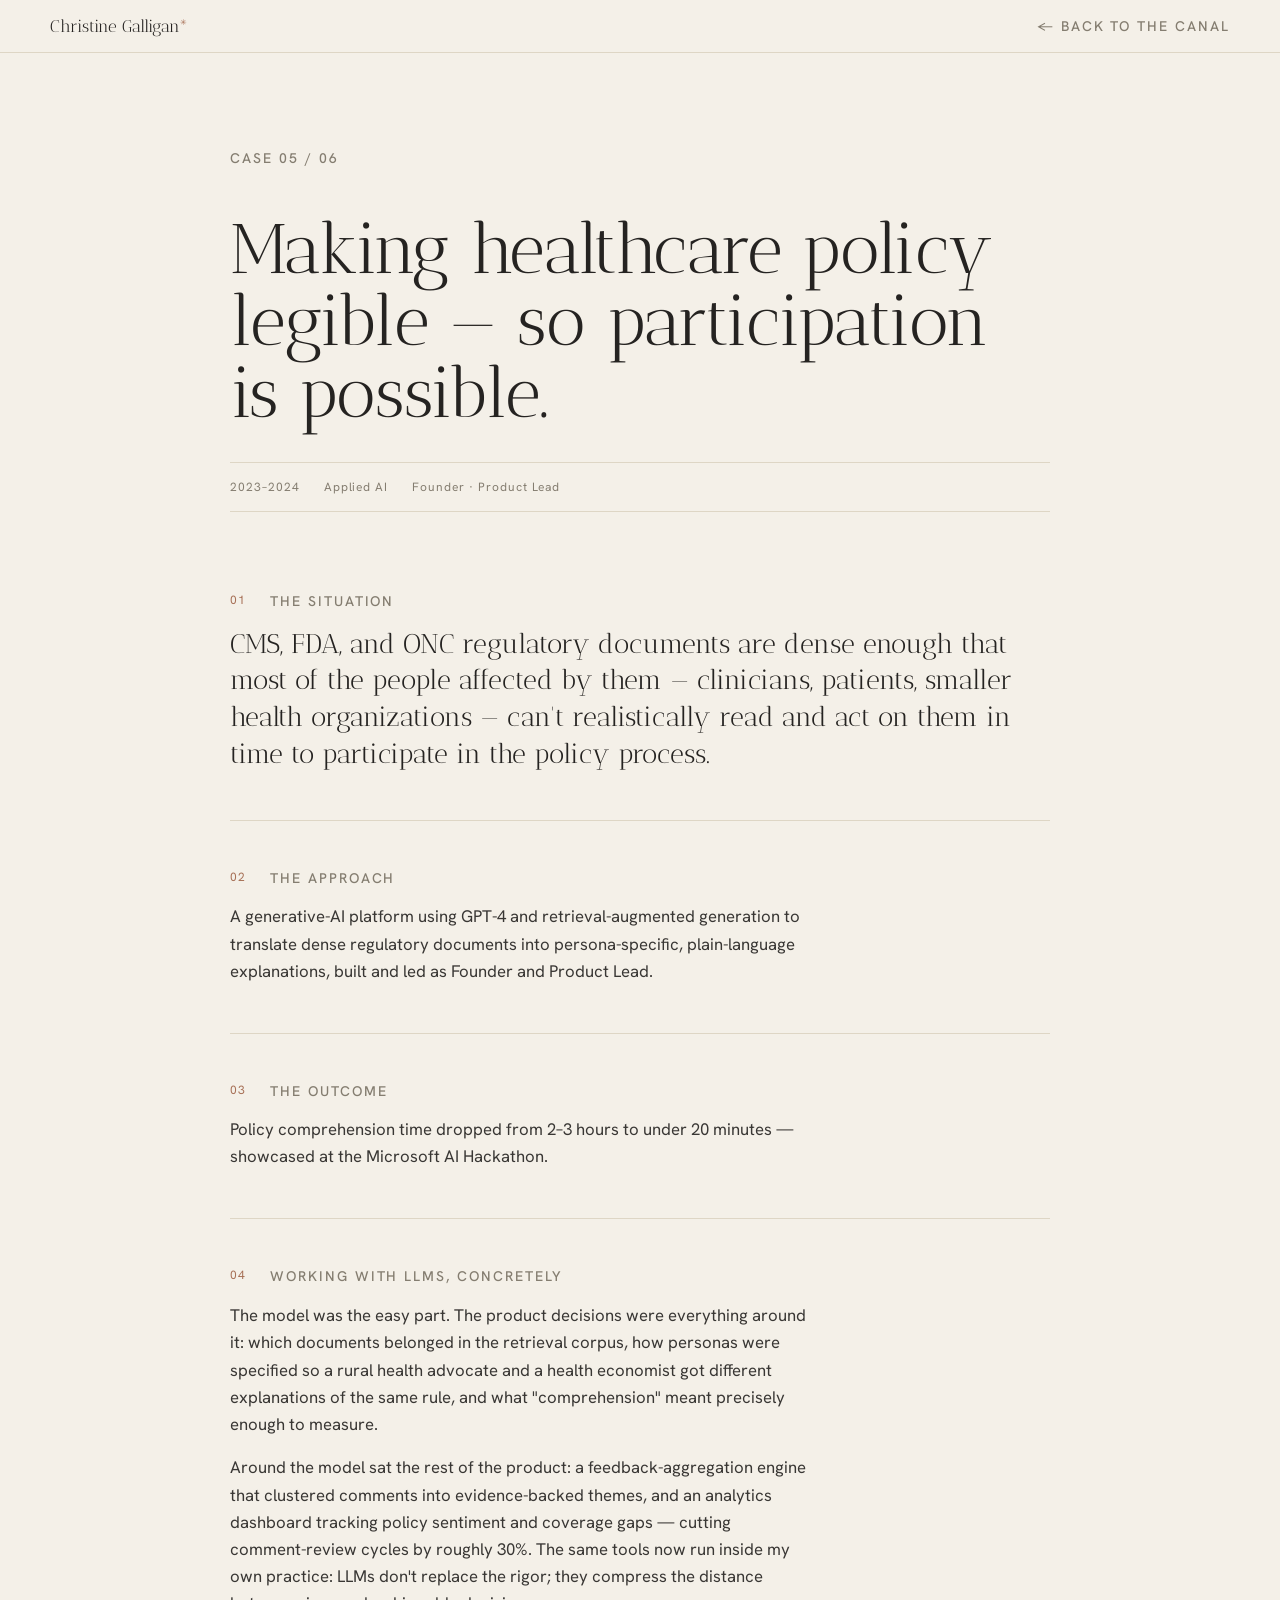
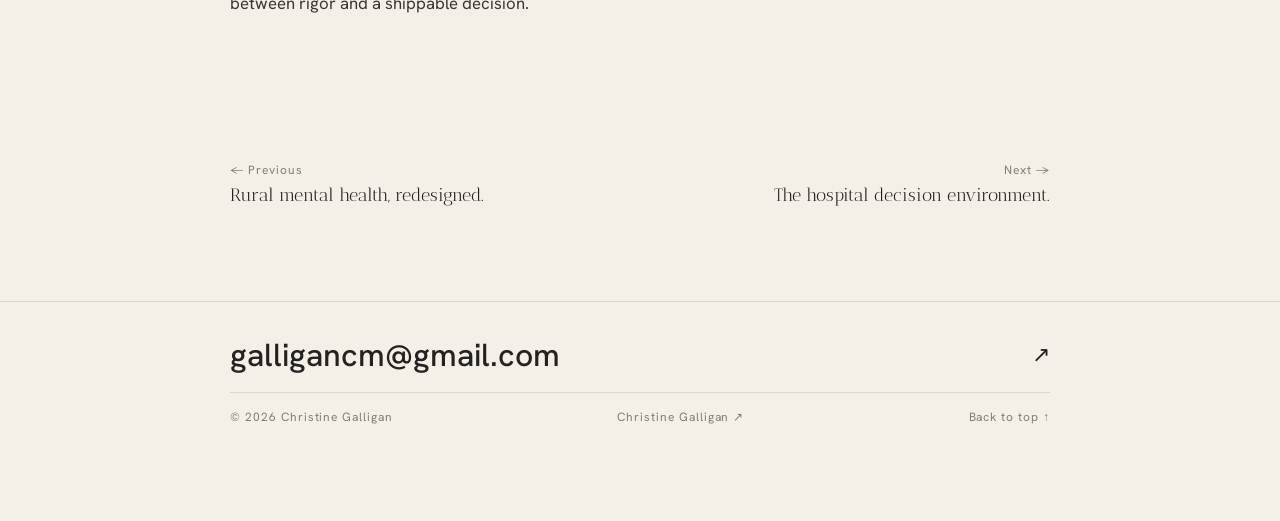
==== ai-policy-platform.html @ 6c02cc19 "Replace site with the Futures Worth Belonging To canal New home: a scroll-driven Venice canal with e" ====
<!DOCTYPE html>
<html>
<head>
<meta charset="utf-8">
<title>Making healthcare policy legible — so participation is possible. — Christine Galligan</title>
<meta name="description" content="Making healthcare policy legible — so participation is possible. — Christine Galligan">
<meta property="og:title" content="Making healthcare policy legible — so participation is possible. — Christine Galligan">
<meta property="og:description" content="Making healthcare policy legible — so participation is possible. — Christine Galligan">
<meta property="og:image" content="/img/gingham-laugh.jpg">
<meta name="twitter:card" content="summary_large_image">
<link rel="icon" href="/favicon.svg" type="image/svg+xml">
<meta name="viewport" content="width=device-width, initial-scale=1">
<script src="/support.js"></script>
</head>
<body>
<x-dc>

<helmet>
  <link rel="stylesheet" href="/_ds/somatag-design-system-26c624bf-910f-458b-b199-011631f2c2db/tokens/fonts.css">
  <link rel="stylesheet" href="/_ds/somatag-design-system-26c624bf-910f-458b-b199-011631f2c2db/tokens/colors.css">
  <link rel="stylesheet" href="/_ds/somatag-design-system-26c624bf-910f-458b-b199-011631f2c2db/tokens/typography.css">
  <link rel="stylesheet" href="/_ds/somatag-design-system-26c624bf-910f-458b-b199-011631f2c2db/tokens/spacing.css">
  <link rel="stylesheet" href="/_ds/somatag-design-system-26c624bf-910f-458b-b199-011631f2c2db/styles.css">
  <script src="/_ds/somatag-design-system-26c624bf-910f-458b-b199-011631f2c2db/_ds_bundle.js"></script>
  
  <title>Making healthcare policy legible — so participation is possible. — Christine Galligan</title>
  <style>
    body{background:var(--paper);color:var(--ink);font-family:var(--font-sans);-webkit-font-smoothing:antialiased}
    a{color:var(--text-link);text-decoration:none}
    a:hover{color:var(--text-link-hover)}
  </style>
</helmet>

<div id="top">
<nav style="position:sticky;top:0;z-index:20;background:rgba(244,240,232,0.9);backdrop-filter:blur(6px);border-bottom:1px solid var(--border-hairline)">
  <div style="max-width:var(--content-max);margin:0 auto;padding:var(--space-4) var(--space-6);display:flex;justify-content:space-between;align-items:center">
    <a href="/" style="font-family:var(--font-display);font-size:1.05rem">Christine Galligan<sup style="font-family:var(--font-sans);font-size:.5rem;color:var(--clay)">✳</sup></a>
    <a class="ds-nav" href="/#voyage" style="color:var(--ink-faint)">← Back to the canal</a>
  </div>
</nav>

<div style="max-width:820px;margin:0 auto;padding:0 var(--space-6)">
  <header style="padding:var(--space-9) 0 var(--space-6)">
    <div class="ds-nav" style="color:var(--ink-faint);margin-bottom:var(--space-6)">Case 05 / 06</div>
    <h1 style="font-family:var(--font-display);font-weight:400;font-size:clamp(2.4rem,6.5vw,4.4rem);line-height:1.02;letter-spacing:var(--ls-display);margin-bottom:var(--space-6)">Making healthcare policy legible — so participation is possible.</h1>
    <div style="display:flex;gap:var(--space-5);flex-wrap:wrap;border-top:1px solid var(--border-hairline);border-bottom:1px solid var(--border-hairline);padding:var(--space-4) 0">
      <span class="ds-caption">2023–2024</span><span class="ds-caption">Applied AI</span><span class="ds-caption">Founder · Product Lead</span>
    </div>
  </header>
  

  <section style="padding:var(--space-7) 0;border-bottom:1px solid var(--border-hairline)">
    <div style="display:flex;gap:var(--space-5);margin-bottom:var(--space-4)"><span class="ds-caption" style="color:var(--clay)">01</span><span class="ds-nav" style="color:var(--ink-faint)">The Situation</span></div>
    <p style="font-family:var(--font-display);font-size:clamp(1.3rem,2.6vw,1.7rem);line-height:1.35;max-width:64ch;margin:0">CMS, FDA, and ONC regulatory documents are dense enough that most of the people affected by them — clinicians, patients, smaller health organizations — can't realistically read and act on them in time to participate in the policy process.</p>
  </section>

  <section style="padding:var(--space-7) 0;border-bottom:1px solid var(--border-hairline)">
    <div style="display:flex;gap:var(--space-5);margin-bottom:var(--space-4)"><span class="ds-caption" style="color:var(--clay)">02</span><span class="ds-nav" style="color:var(--ink-faint)">The Approach</span></div>
    <p style="font-size:1.05rem;opacity:.9;max-width:64ch;margin:0">A generative-AI platform using GPT-4 and retrieval-augmented generation to translate dense regulatory documents into persona-specific, plain-language explanations, built and led as Founder and Product Lead.</p>
  </section>

  <section style="padding:var(--space-7) 0;border-bottom:1px solid var(--border-hairline)">
    <div style="display:flex;gap:var(--space-5);margin-bottom:var(--space-4)"><span class="ds-caption" style="color:var(--clay)">03</span><span class="ds-nav" style="color:var(--ink-faint)">The Outcome</span></div>
    <p style="font-size:1.05rem;opacity:.9;max-width:64ch;margin:0">Policy comprehension time dropped from 2–3 hours to under 20 minutes — showcased at the Microsoft AI Hackathon.</p>
  </section>

  <section style="padding:var(--space-7) 0">
    <div style="display:flex;gap:var(--space-5);margin-bottom:var(--space-4)"><span class="ds-caption" style="color:var(--clay)">04</span><span class="ds-nav" style="color:var(--ink-faint)">Working With LLMs, Concretely</span></div>
    <p style="font-size:1.05rem;opacity:.9;max-width:64ch;margin-bottom:var(--space-4)">The model was the easy part. The product decisions were everything around it: which documents belonged in the retrieval corpus, how personas were specified so a rural health advocate and a health economist got different explanations of the same rule, and what "comprehension" meant precisely enough to measure.</p>
    <p style="font-size:1.05rem;opacity:.9;max-width:64ch;margin:0">Around the model sat the rest of the product: a feedback-aggregation engine that clustered comments into evidence-backed themes, and an analytics dashboard tracking policy sentiment and coverage gaps — cutting comment-review cycles by roughly 30%. The same tools now run inside my own practice: LLMs don't replace the rigor; they compress the distance between rigor and a shippable decision.</p>
  </section>

  <div style="display:flex;justify-content:space-between;gap:var(--space-5);padding:var(--space-9) 0">
    <a href="/novant-health-rural" style="max-width:46%"><div class="ds-caption" style="margin-bottom:.4rem">← Previous</div><div style="font-family:var(--font-display);font-size:1.1rem">Rural mental health, redesigned.</div></a>
    <a href="/healthcare-control-center" style="max-width:46%;text-align:right"><div class="ds-caption" style="margin-bottom:.4rem">Next →</div><div style="font-family:var(--font-display);font-size:1.1rem">The hospital decision environment.</div></a>
  </div>
</div>

<footer style="border-top:1px solid var(--border-hairline);padding:var(--space-6) 0 var(--space-9)">
  <div style="max-width:820px;margin:0 auto;padding:0 var(--space-6)">
    <a href="mailto:galligancm@gmail.com" style="display:flex;justify-content:space-between;align-items:center;border-bottom:1px solid var(--border-hairline);padding-bottom:var(--space-4);margin-bottom:var(--space-4)">
      <span style="font-family:var(--font-sans);font-weight:500;font-size:clamp(1.3rem,3.5vw,2rem)">galligancm@gmail.com</span><span style="font-size:1.4rem">↗</span>
    </a>
    <div style="display:flex;justify-content:space-between;flex-wrap:wrap;gap:var(--space-4)">
      <span class="ds-caption">© 2026 Christine Galligan</span>
      <a class="ds-caption" href="/">Christine Galligan ↗</a>
      <a class="ds-caption" href="/#top">Back to top ↑</a>
    </div>
  </div>
</footer>
</div>

</x-dc>
</body>
</html>
---- _ds/somatag-design-system-26c624bf-910f-458b-b199-011631f2c2db/tokens/fonts.css ----
/* ============================================================
   FONTS
   Antic Didone — display serif (Headline 1 & 2). Real, on Google Fonts.
   Hanken Grotesk — SUBSTITUTE for the commercial "TT Norms" used in the
   brand spec (Headline 3, paragraph, nav/buttons, caption). A warm
   geometric-humanist grotesque, the nearest free match. Swap in the
   licensed TT Norms .woff2 files here when available.
   ============================================================ */

@import url('https://fonts.googleapis.com/css2?family=Antic+Didone&family=Hanken+Grotesk:ital,wght@0,300;0,400;0,500;0,600;0,700;1,400&display=swap');
---- _ds/somatag-design-system-26c624bf-910f-458b-b199-011631f2c2db/tokens/colors.css ----
/* ============================================================
   COLOR
   A warm, archival earth palette — paper, ink, sage, clay, gold.
   Drawn from field-notebook photography: linen, ceramic, pressed
   botanicals, brushed gold pendant, olive shade.
   ============================================================ */

:root {
  /* --- Base: paper & ink ------------------------------------ */
  --paper:            #F4F0E8;  /* primary background — warm bone */
  --paper-raised:     #EFEADF;  /* faintly lifted surface */
  --paper-sunk:       #E7E0D2;  /* recessed wells, hovered rows */
  --paper-edge:       #DED6C5;  /* hairline borders on paper */

  --ink:              #252321;  /* primary text — near-black umber */
  --ink-soft:         #57524A;  /* secondary text */
  --ink-faint:        #847D70;  /* captions, metadata */
  --ink-ghost:        #ABA496;  /* disabled, placeholder */

  /* --- Accents --------------------------------------------- */
  --sage:             #7A7B5E;  /* accent line, quiet olive */
  --sage-deep:        #5E5F47;  /* pressed / strong sage */
  --sage-wash:        #E3E1D4;  /* sage tint surface */

  --clay:             #A66F55;  /* link hover, warm terracotta */
  --clay-deep:        #8A5A43;  /* pressed clay */
  --clay-wash:        #EFE2D7;  /* clay tint surface */

  --gold:             #A8854E;  /* pendant brass / metallic accent */
  --gold-soft:        #C2A878;  /* lighter gold for fine rules */

  /* --- Stone neutrals (imagery greys, dividers) ------------- */
  --stone:            #9B948A;
  --stone-light:      #C5BEB1;

  /* --- Signal (used sparingly — the product detects "cues") - */
  --signal:           #7A7B5E;  /* steady / grounded = sage */
  --signal-rising:    #A66F55;  /* activation rising = clay */
  --signal-high:      #8A5A43;  /* peak / overwhelm = deep clay */

  /* ============================================================
     SEMANTIC ALIASES — reference these in components
     ============================================================ */
  --bg-page:          var(--paper);
  --bg-raised:        var(--paper-raised);
  --bg-sunk:          var(--paper-sunk);
  --surface-card:     #FBF8F2;
  --surface-inverse:  var(--ink);

  --text-primary:     var(--ink);
  --text-secondary:   var(--ink-soft);
  --text-caption:     var(--ink-faint);
  --text-disabled:    var(--ink-ghost);
  --text-inverse:     var(--paper);
  --text-link:        var(--ink);
  --text-link-hover:  var(--clay);

  --border-hairline:  var(--paper-edge);
  --border-strong:    var(--ink);
  --rule-accent:      var(--sage);

  --btn-fill:         var(--ink);
  --btn-fill-text:    var(--paper);
  --btn-fill-hover:   #322F2B;
  --btn-fill-press:   #1A1816;

  --focus-ring:       var(--sage-deep);
}
---- _ds/somatag-design-system-26c624bf-910f-458b-b199-011631f2c2db/tokens/typography.css ----
/* ============================================================
   TYPOGRAPHY
   Antic Didone — Headline 1 & 2 (editorial display serif)
   Hanken Grotesk — Headline 3, paragraph, nav/buttons, caption
                    (substitute for commercial TT Norms)
   Nav & buttons: letter-spaced uppercase. Captions: small, tracked.
   ============================================================ */

:root {
  /* --- Families ------------------------------------------- */
  --font-display: "Antic Didone", "Times New Roman", Georgia, serif;
  --font-sans:    "Hanken Grotesk", "Helvetica Neue", Arial, sans-serif;
  /* alias kept for clarity — TT Norms maps to the sans above */
  --font-tt-norms: var(--font-sans);

  /* --- Weights --------------------------------------------- */
  --fw-regular: 400;   /* @kind font */
  --fw-medium:  500;   /* @kind font */
  --fw-semibold: 600;  /* @kind font */

  /* --- Type scale (rem; 1rem = 16px) ---------------------- */
  --fs-display: 4.5rem;   /* 72px — hero H1 */
  --fs-h1:      3.25rem;  /* 52px */
  --fs-h2:      2.25rem;  /* 36px */
  --fs-h3:      1.375rem; /* 22px — TT Norms Medium */
  --fs-lg:      1.1875rem;/* 19px — lead paragraph */
  --fs-body:    1rem;     /* 16px */
  --fs-sm:      0.875rem; /* 14px */
  --fs-caption: 0.75rem;  /* 12px */
  --fs-micro:   0.6875rem;/* 11px — eyebrow / overline */

  /* --- Line heights --------------------------------------- */
  --lh-tight:   1.06;   /* @kind font */
  --lh-snug:    1.22;   /* @kind font */
  --lh-body:    1.62;   /* @kind font */
  --lh-relaxed: 1.75;   /* @kind font */

  /* --- Tracking ------------------------------------------- */
  --ls-display: -0.01em;
  --ls-tight:   -0.005em;
  --ls-normal:  0;        /* @kind font */
  --ls-nav:     0.14em;   /* nav / buttons — letter-spaced */
  --ls-caption: 0.08em;   /* captions — tracked */
  --ls-eyebrow: 0.22em;   /* overline / eyebrow — widest */
}

/* ============================================================
   ELEMENT DEFAULTS
   ============================================================ */
.ds-h1, h1 {
  font-family: var(--font-display);
  font-weight: var(--fw-regular);
  font-size: var(--fs-h1);
  line-height: var(--lh-tight);
  letter-spacing: var(--ls-display);
  color: var(--text-primary);
}
.ds-h2, h2 {
  font-family: var(--font-display);
  font-weight: var(--fw-regular);
  font-size: var(--fs-h2);
  line-height: var(--lh-snug);
  letter-spacing: var(--ls-tight);
  color: var(--text-primary);
}
.ds-h3, h3 {
  font-family: var(--font-sans);
  font-weight: var(--fw-medium);
  font-size: var(--fs-h3);
  line-height: var(--lh-snug);
  letter-spacing: var(--ls-normal);
  color: var(--text-primary);
}
.ds-body, p {
  font-family: var(--font-sans);
  font-weight: var(--fw-regular);
  font-size: var(--fs-body);
  line-height: var(--lh-body);
  color: var(--text-primary);
}
.ds-lead {
  font-family: var(--font-sans);
  font-weight: var(--fw-regular);
  font-size: var(--fs-lg);
  line-height: var(--lh-relaxed);
  color: var(--text-secondary);
}
.ds-nav {
  font-family: var(--font-sans);
  font-weight: var(--fw-medium);
  font-size: var(--fs-sm);
  letter-spacing: var(--ls-nav);
  text-transform: uppercase;
}
.ds-caption {
  font-family: var(--font-sans);
  font-weight: var(--fw-regular);
  font-size: var(--fs-caption);
  letter-spacing: var(--ls-caption);
  color: var(--text-caption);
}
.ds-eyebrow {
  font-family: var(--font-sans);
  font-weight: var(--fw-medium);
  font-size: var(--fs-micro);
  letter-spacing: var(--ls-eyebrow);
  text-transform: uppercase;
  color: var(--text-caption);
}
---- _ds/somatag-design-system-26c624bf-910f-458b-b199-011631f2c2db/tokens/spacing.css ----
/* ============================================================
   SPACING, RADII, SHADOW, LAYOUT
   Generous, quiet rhythm. Soft radii. Diffuse low shadows —
   objects rest on paper rather than float above it.
   ============================================================ */

:root {
  /* --- Spacing scale (4px base) --------------------------- */
  --space-0:   0;
  --space-1:   0.25rem;  /* 4 */
  --space-2:   0.5rem;   /* 8 */
  --space-3:   0.75rem;  /* 12 */
  --space-4:   1rem;     /* 16 */
  --space-5:   1.5rem;   /* 24 */
  --space-6:   2rem;     /* 32 */
  --space-7:   3rem;     /* 48 */
  --space-8:   4rem;     /* 64 */
  --space-9:   6rem;     /* 96 */
  --space-10:  8rem;     /* 128 */

  /* --- Radii — soft, never pill except chips -------------- */
  --radius-xs:  3px;
  --radius-sm:  6px;
  --radius-md:  10px;
  --radius-lg:  16px;
  --radius-xl:  24px;
  --radius-pill: 999px;

  /* --- Borders -------------------------------------------- */
  --border-thin: 1px solid var(--border-hairline);
  --border-ink:  1px solid var(--ink);
  --rule-thin:   1px solid var(--border-hairline);

  /* --- Shadows — low, warm, diffuse ----------------------- */
  --shadow-xs:  0 1px 2px rgba(37, 35, 33, 0.05);
  --shadow-sm:  0 2px 8px rgba(37, 35, 33, 0.06);
  --shadow-md:  0 6px 20px rgba(37, 35, 33, 0.08);
  --shadow-lg:  0 16px 44px rgba(37, 35, 33, 0.11);
  --shadow-inset: inset 0 1px 2px rgba(37, 35, 33, 0.06);

  /* --- Layout --------------------------------------------- */
  --content-max:   1180px;
  --measure:       66ch;     /* ideal reading width */
  --gutter:        var(--space-5);

  /* --- Motion — slow, settling, no bounce ----------------- */
  --ease-quiet:   cubic-bezier(0.22, 0.61, 0.36, 1);  /* @kind other */
  --ease-settle:  cubic-bezier(0.33, 0, 0.2, 1);      /* @kind other */
  --dur-fast:     140ms;  /* @kind other */
  --dur-base:     240ms;  /* @kind other */
  --dur-slow:     420ms;  /* @kind other */
}
---- _ds/somatag-design-system-26c624bf-910f-458b-b199-011631f2c2db/styles.css ----
/* ============================================================
   SOMATAG — global stylesheet entry point
   Consumers link this one file. Keep it as @import lines only.
   ============================================================ */

@import "tokens/fonts.css";
@import "tokens/colors.css";
@import "tokens/typography.css";
@import "tokens/spacing.css";
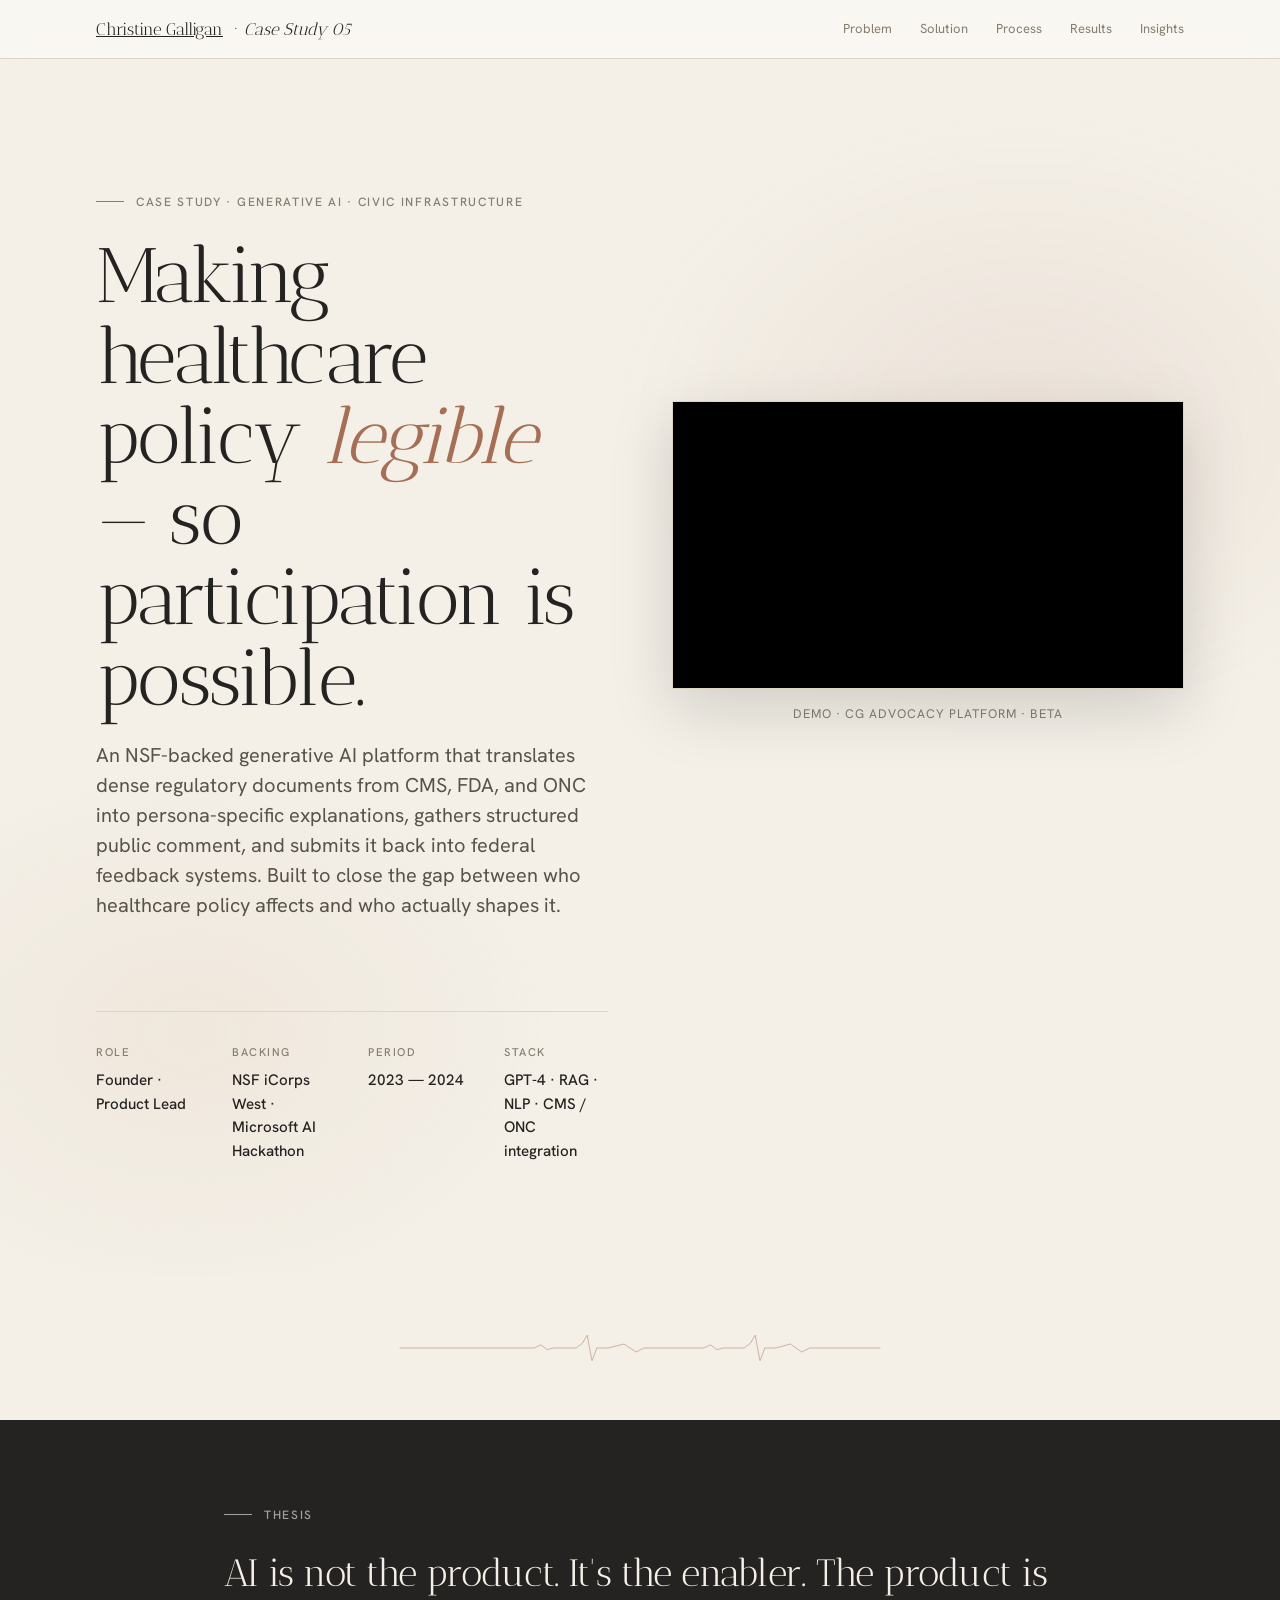
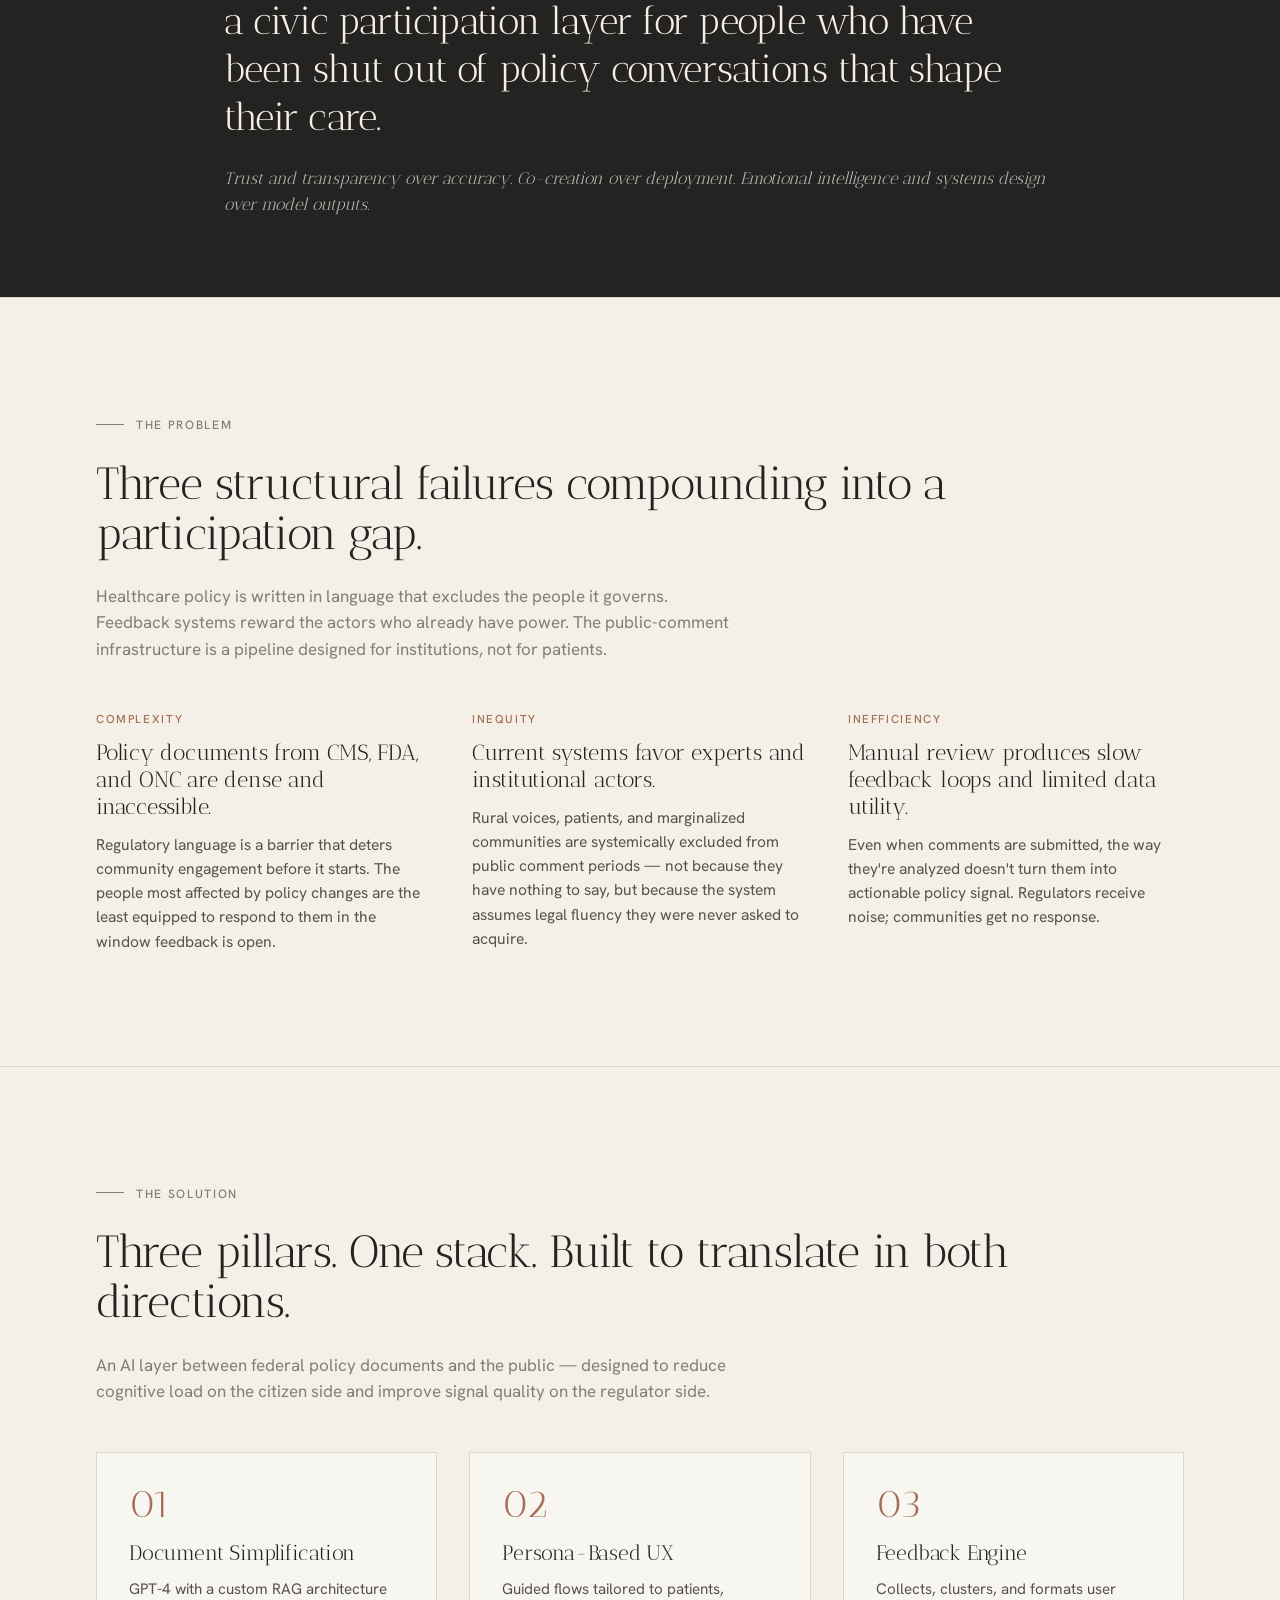
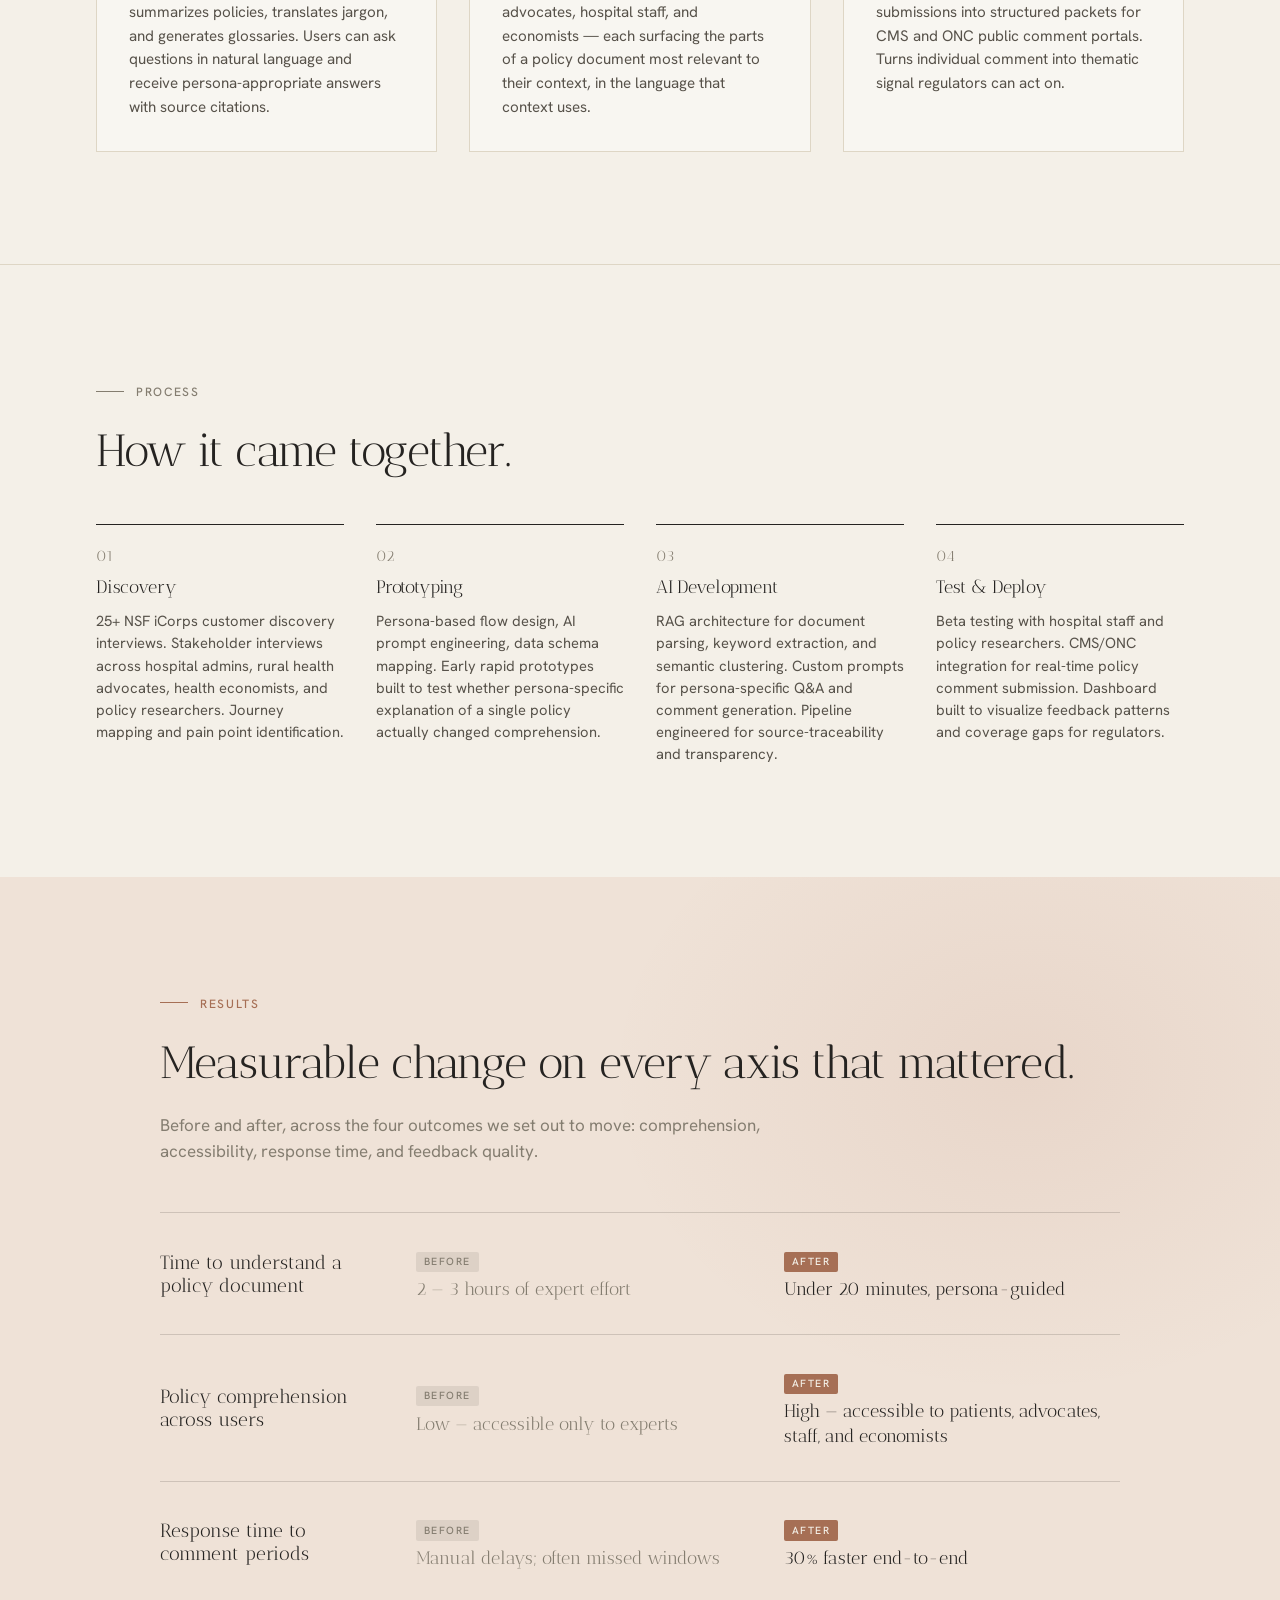
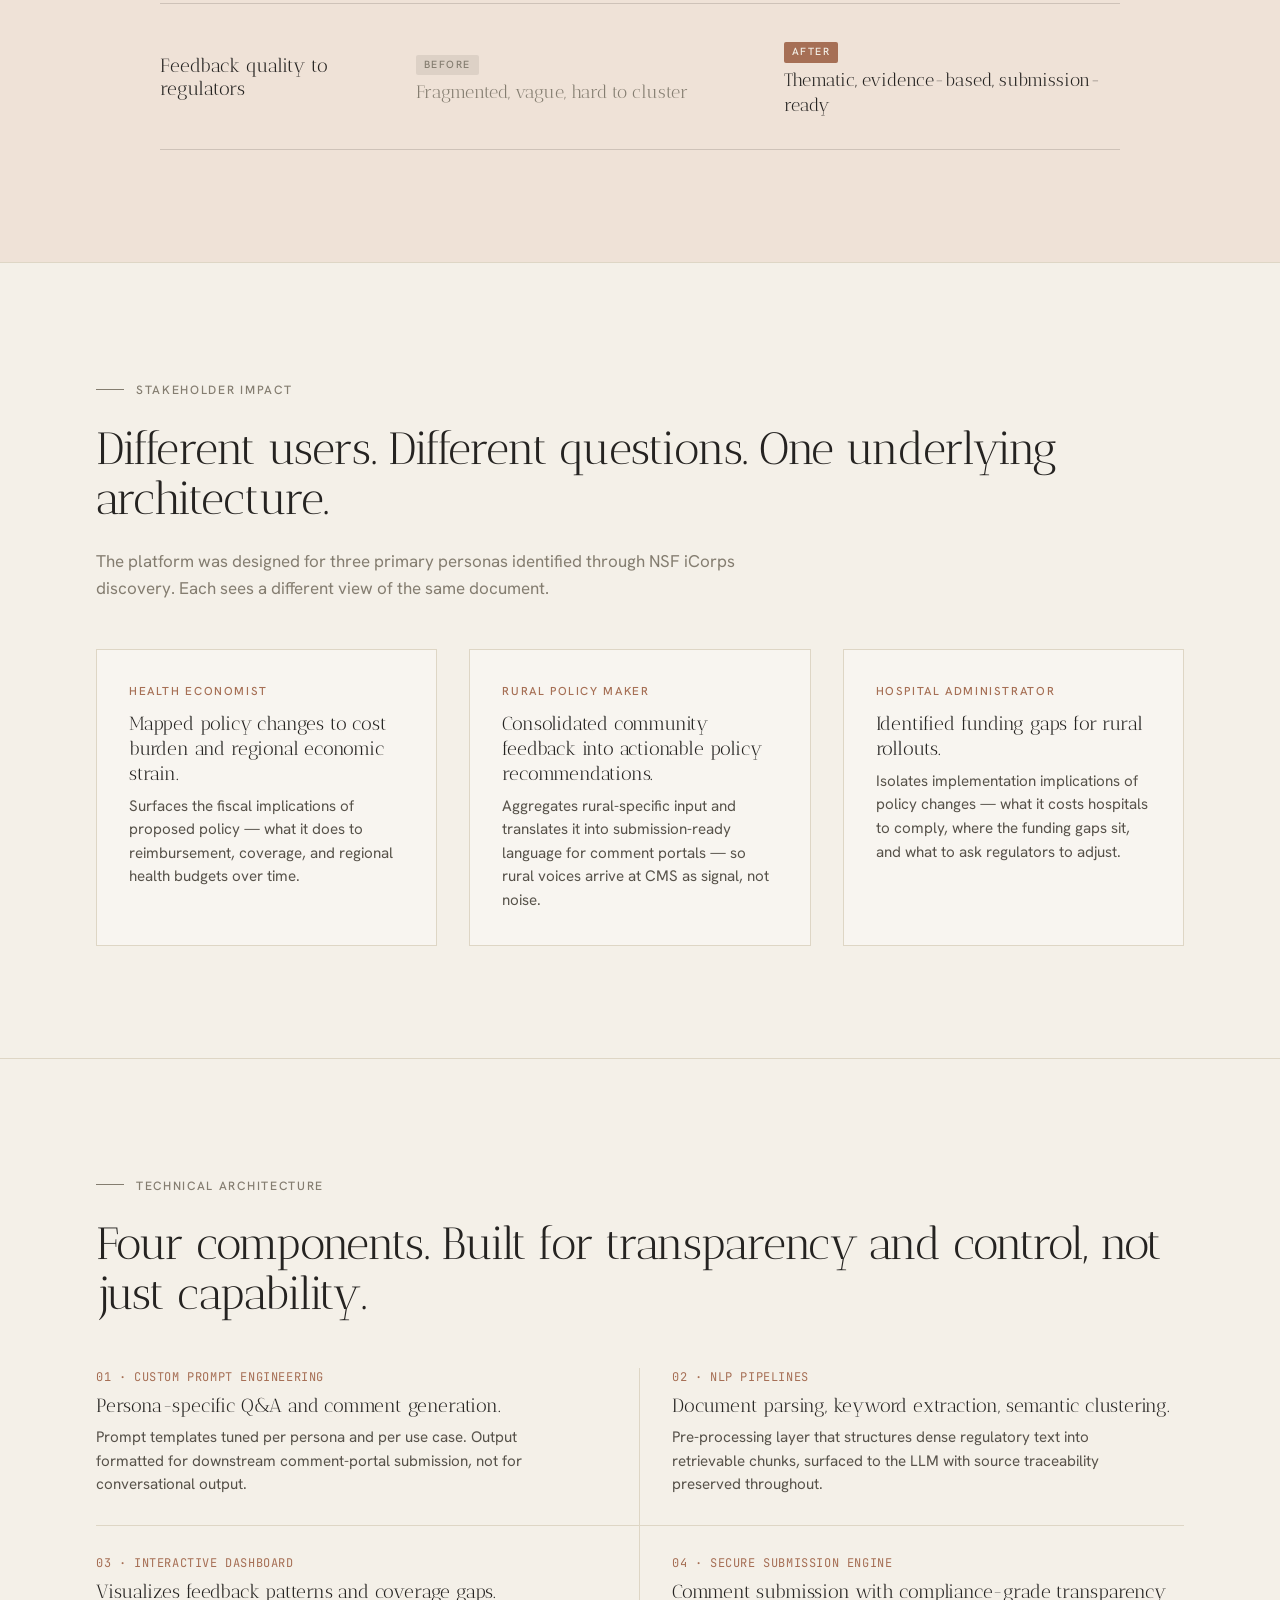
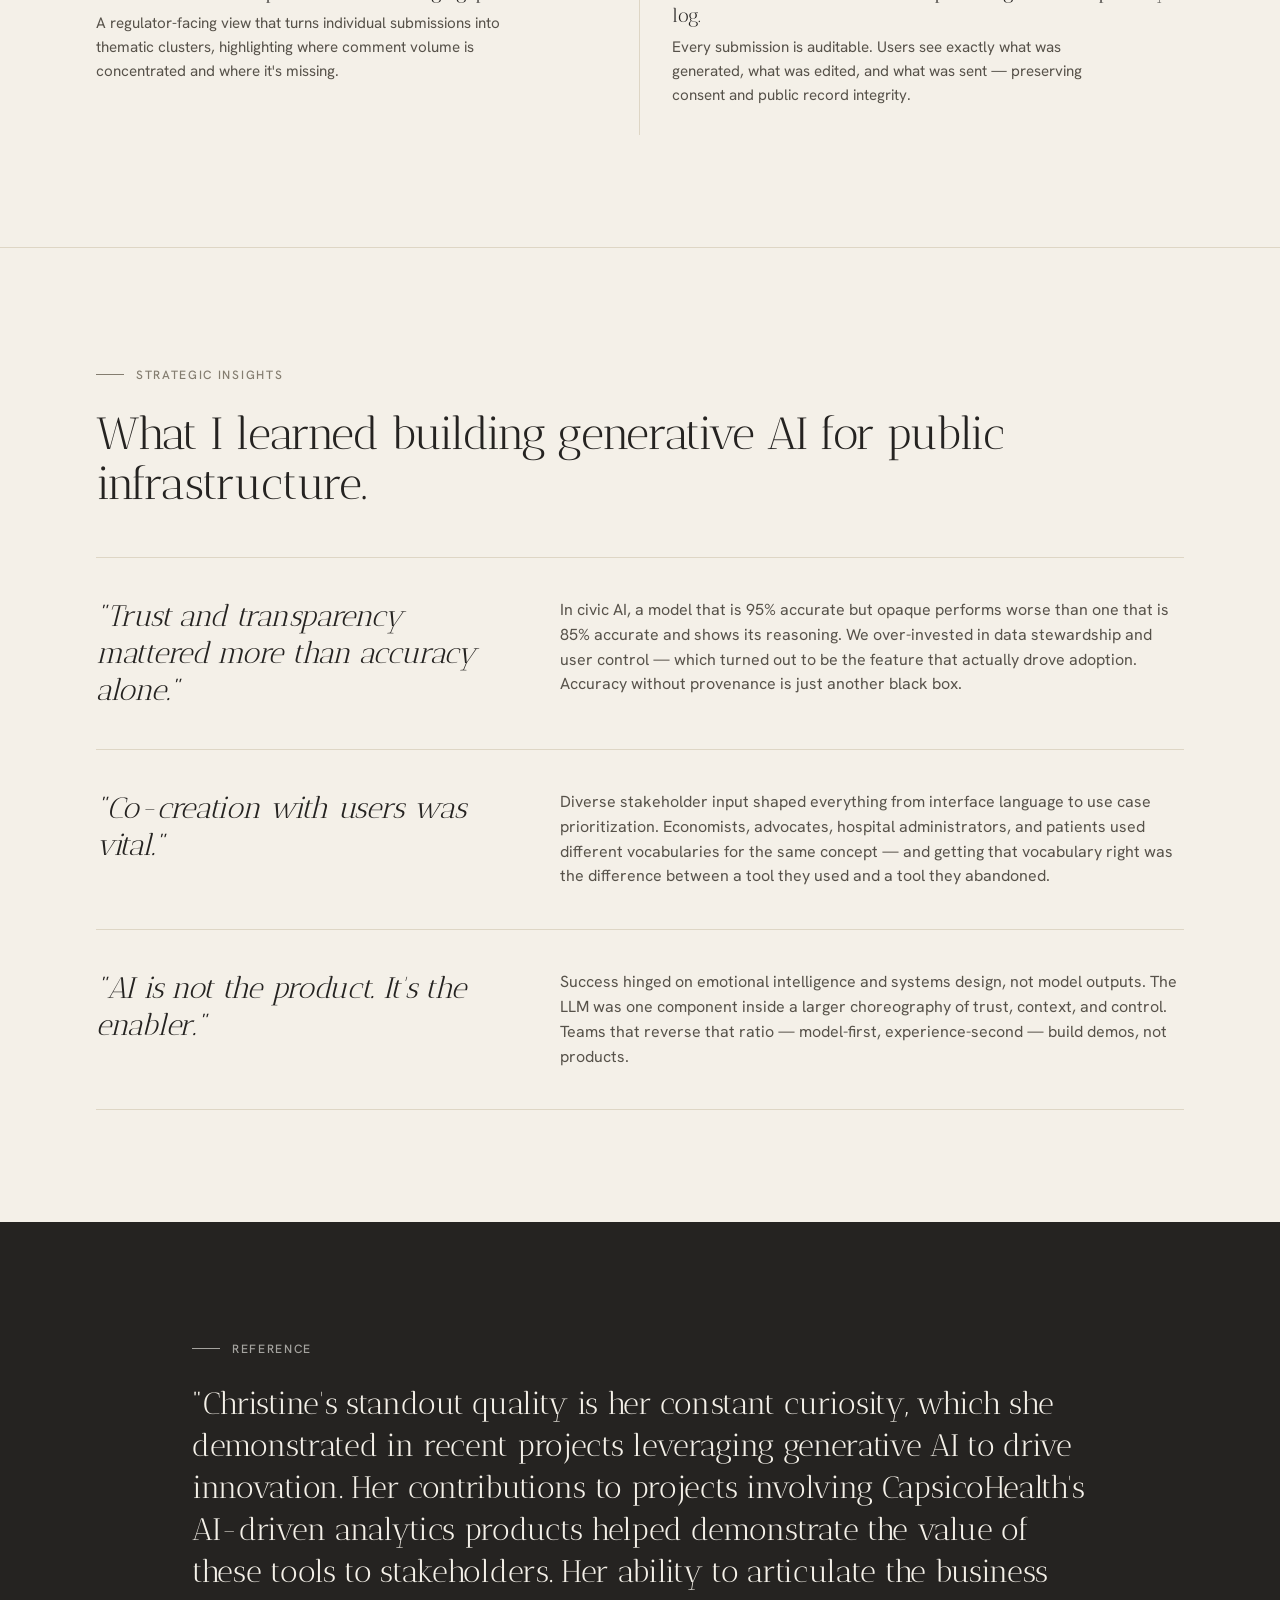
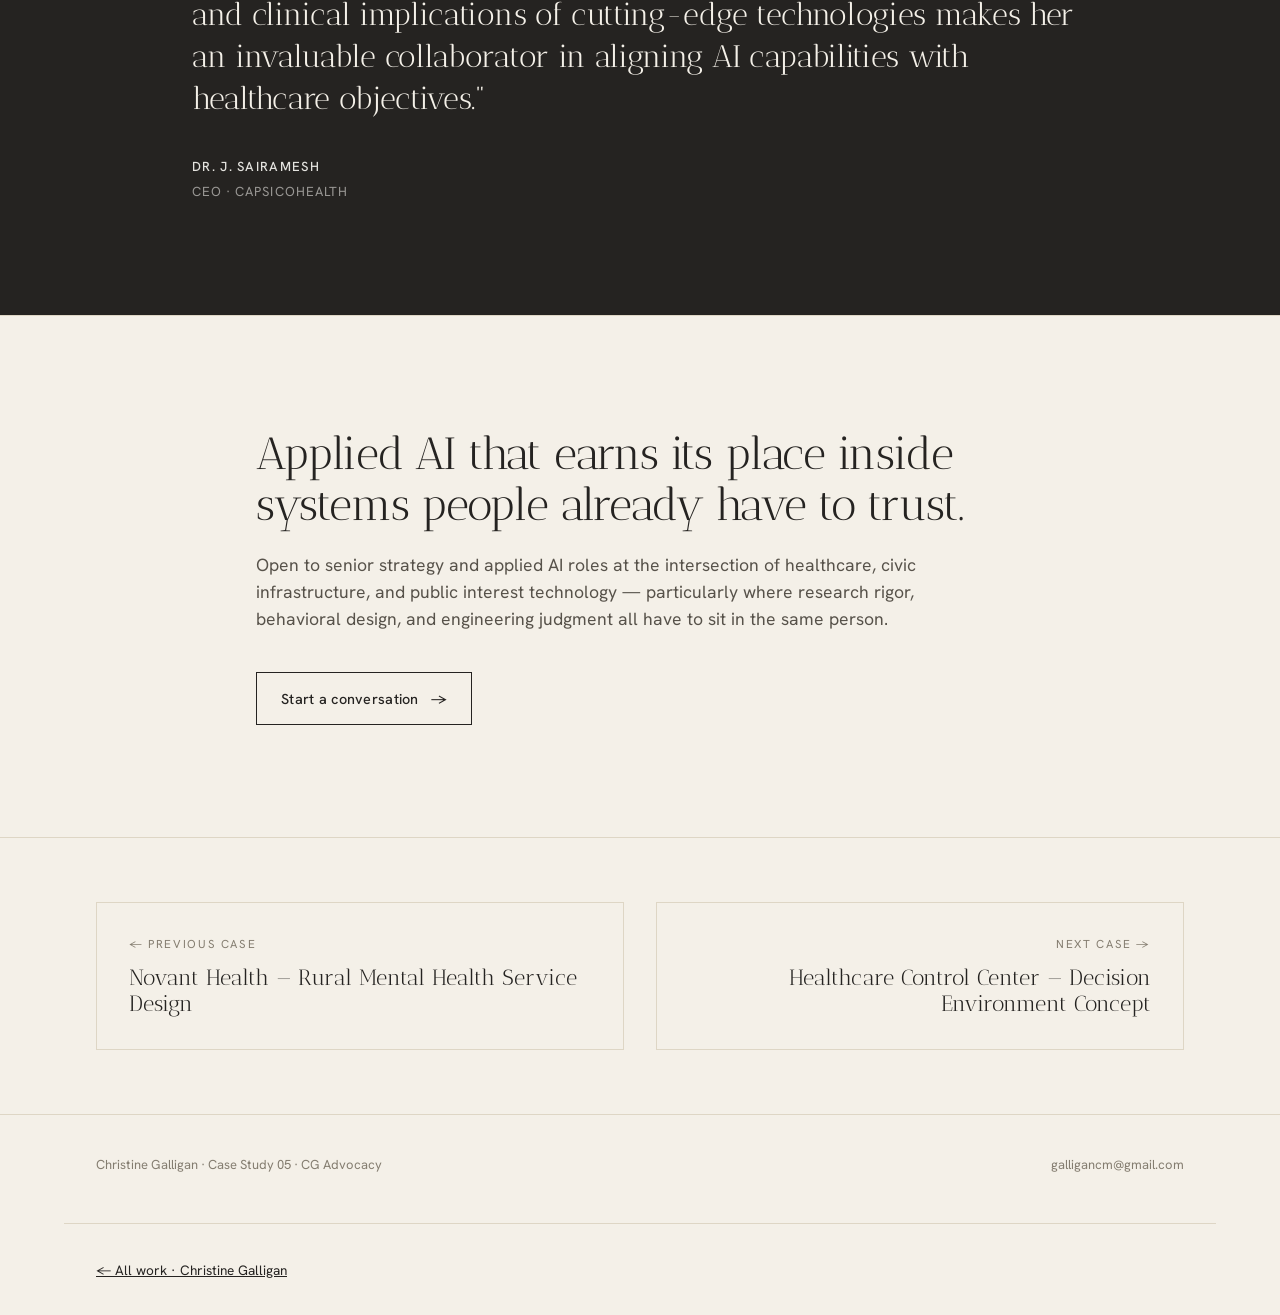
==== commit acea50aa: "Consolidate the Curious-by-design content into the canal site - Christine & Co.: four practices (res" ====
--- a/ai-policy-platform.html
+++ b/ai-policy-platform.html
@@ -1,95 +1,988 @@
-<!DOCTYPE html>
-<html>
+<!doctype html>
+<html lang="en">
 <head>
-<meta charset="utf-8">
-<title>Making healthcare policy legible — so participation is possible. — Christine Galligan</title>
-<meta name="description" content="Making healthcare policy legible — so participation is possible. — Christine Galligan">
-<meta property="og:title" content="Making healthcare policy legible — so participation is possible. — Christine Galligan">
-<meta property="og:description" content="Making healthcare policy legible — so participation is possible. — Christine Galligan">
-<meta property="og:image" content="/img/gingham-laugh.jpg">
-<meta name="twitter:card" content="summary_large_image">
-<link rel="icon" href="/favicon.svg" type="image/svg+xml">
-<meta name="viewport" content="width=device-width, initial-scale=1">
-<script src="/support.js"></script>
+<meta charset="utf-8" />
+<meta name="viewport" content="width=device-width, initial-scale=1" />
+<title>Making healthcare policy legible — Christine Galligan</title>
+<meta name="description" content="An NSF-backed generative AI platform that translates dense healthcare regulatory documents into persona-specific explanations — closing the gap between who healthcare policy affects and who shapes it." />
+
+<link rel="preconnect" href="https://fonts.googleapis.com">
+<link rel="preconnect" href="https://fonts.gstatic.com" crossorigin>
+<link href="https://fonts.googleapis.com/css2?family=JetBrains+Mono:wght@400;500&display=swap" rel="stylesheet">
+
+<style>
+  :root{
+  /* --- Kutuhala locked system ------------------------------- */
+  --paper:#F4F0E8; --paper-raised:#EFEADF; --paper-sunk:#E7E0D2; --paper-edge:#DED6C5;
+  --ink-base:#252321; --ink-soft:#57524A; --ink-faint:#847D70; --ink-ghost:#ABA496;
+  --sage:#7A7B5E; --sage-deep:#5E5F47; --sage-wash:#E3E1D4;
+  --clay:#A66F55; --clay-deep:#8A5A43; --clay-wash:#EFE2D7;
+  --gold:#A8854E; --gold-soft:#C2A878; --gold-wash:#F1E8D8;
+  --stone:#9B948A; --stone-light:#C5BEB1;
+  --surface-card:#FBF8F2; --focus-ring:#5E5F47;
+  --font-display:"Antic Didone","Times New Roman",Georgia,serif;
+  --font-sans:"Hanken Grotesk","Helvetica Neue",Arial,sans-serif;
+  /* --- legacy aliases: existing rules resolve through these -- */
+  --bg:var(--paper);
+  --bg-2:var(--paper-raised);
+  --ink:var(--ink-base);
+  --ink-2:var(--ink-soft);
+  --muted:var(--ink-faint);
+  --rule:var(--paper-edge);
+  --accent:var(--clay);
+  --accent-soft:var(--clay-wash);
+  --amber:var(--gold-soft);
+  --amber-soft:var(--gold-wash);
+  --glow:var(--gold-soft);
+  --max:72rem; --text:40rem; --leading:1.6;
+}
+
+  * { box-sizing: border-box; }
+  html, body { margin: 0; padding: 0; }
+  html { scroll-behavior: smooth; }
+  body {
+    background: var(--bg);
+    color: var(--ink);
+    font-family: var(--font-sans);
+    font-size: 17px;
+    line-height: 1.55;
+    font-weight: 400;
+    -webkit-font-smoothing: antialiased;
+    -moz-osx-font-smoothing: grayscale;
+    text-rendering: optimizeLegibility;
+    overflow-x: hidden;
+  }
+
+  .wrap { max-width: var(--max); margin: 0 auto; padding: 0 2rem; }
+  .text { max-width: var(--text); }
+  section { padding: 7rem 0; border-top: 1px solid var(--rule); }
+  section:first-of-type { border-top: none; }
+  @media (max-width: 720px) { section { padding: 4.5rem 0; } .wrap { padding: 0 1.5rem; } }
+
+  .display, h1, h2, h3 {
+    font-family: var(--font-display);
+    font-weight: 400;
+    letter-spacing: -0.01em;
+    color: var(--ink);
+  }
+  h1 { font-size: clamp(2.6rem, 6vw, 4.8rem); line-height: 1.05; margin: 0 0 1.25rem; letter-spacing: -0.025em; }
+  h2 { font-size: clamp(1.9rem, 3.6vw, 2.8rem); line-height: 1.12; margin: 0 0 1.5rem; letter-spacing: -0.02em; }
+  h3 { font-size: 1.25rem; line-height: 1.3; margin: 0 0 0.5rem; font-weight: 500; }
+  p  { margin: 0 0 1.2rem; color: var(--ink-2); }
+  p.lede { font-size: 1.25rem; line-height: 1.5; color: var(--ink-2); }
+  p.dek  { font-size: 1.0625rem; color: var(--muted); }
+  a { color: inherit; }
+
+  .eyebrow {
+    font-family: var(--font-sans);
+    font-size: 0.75rem;
+    font-weight: 500;
+    letter-spacing: 0.14em;
+    text-transform: uppercase;
+    color: var(--muted);
+    margin: 0 0 1.5rem;
+    display: inline-block;
+  }
+  .eyebrow::before {
+    content: "";
+    display: inline-block;
+    width: 1.75rem;
+    height: 1px;
+    background: var(--muted);
+    vertical-align: middle;
+    margin-right: 0.75rem;
+    transform: translateY(-2px);
+  }
+
+  /* Nav */
+  .topnav {
+    position: sticky; top: 0; z-index: 20;
+    background: rgba(250, 248, 244, 0.82);
+    backdrop-filter: saturate(140%) blur(14px);
+    -webkit-backdrop-filter: saturate(140%) blur(14px);
+    border-bottom: 1px solid var(--rule);
+  }
+  .topnav .wrap {
+    display: flex; align-items: center; justify-content: space-between;
+    padding-top: 1rem; padding-bottom: 1rem;
+  }
+  .mark { font-family: var(--font-display); font-style: italic; font-size: 1.0625rem; letter-spacing: -0.01em; }
+  .mark em { font-style: normal; }
+  .topnav nav { display: flex; gap: 1.75rem; font-size: 0.8125rem; color: var(--muted); }
+  .topnav nav a { text-decoration: none; }
+  .topnav nav a:hover { color: var(--ink); }
+  @media (max-width: 720px) { .topnav nav { display: none; } }
+
+  /* Hero */
+  .hero {
+    padding-top: 8rem; padding-bottom: 6rem;
+    border-top: none;
+    position: relative;
+    overflow: hidden;
+  }
+  .hero::before {
+    content: "";
+    position: absolute;
+    inset: 0;
+    background:
+      radial-gradient(ellipse 50% 40% at 80% 30%, rgba(154, 75, 46, 0.08), transparent 65%),
+      radial-gradient(ellipse 45% 35% at 15% 80%, rgba(217, 182, 150, 0.14), transparent 65%);
+    pointer-events: none;
+    z-index: 0;
+  }
+  .hero .wrap {
+    display: grid;
+    grid-template-columns: 1fr 1fr;
+    gap: 4rem;
+    align-items: center;
+    position: relative;
+    z-index: 1;
+  }
+  @media (max-width: 960px) {
+    .hero .wrap { grid-template-columns: 1fr; gap: 2.5rem; }
+  }
+  .hero h1 em { font-style: italic; color: var(--accent); }
+
+  /* Video embed */
+  .hero-video {
+    position: relative;
+    aspect-ratio: 16 / 9;
+    width: 100%;
+    overflow: hidden;
+    background: #000;
+    box-shadow: 0 20px 60px rgba(14,14,12,0.15);
+    border: 1px solid var(--rule);
+  }
+  .hero-video iframe {
+    position: absolute;
+    inset: 0;
+    width: 100%;
+    height: 100%;
+    border: 0;
+  }
+  .hero-video-caption {
+    margin-top: 1rem;
+    font-size: 0.78rem;
+    letter-spacing: 0.08em;
+    text-transform: uppercase;
+    color: var(--muted);
+    text-align: center;
+  }
+
+  /* Meta */
+  .meta {
+    display: grid;
+    grid-template-columns: repeat(4, minmax(0, 1fr));
+    gap: 1.5rem 2rem;
+    margin-top: 4.5rem;
+    padding-top: 2rem;
+    border-top: 1px solid var(--rule);
+  }
+  .meta dt {
+    font-size: 0.7rem; font-weight: 500;
+    letter-spacing: 0.14em; text-transform: uppercase;
+    color: var(--muted); margin-bottom: 0.5rem;
+  }
+  .meta dd { margin: 0; font-size: 0.95rem; color: var(--ink); font-weight: 500; }
+  @media (max-width: 720px) { .meta { grid-template-columns: repeat(2, 1fr); } }
+
+  /* HRV signature divider */
+  .hrv-sig {
+    padding: 3.5rem 0;
+    text-align: center;
+    color: var(--accent);
+    border-top: none;
+  }
+  .hrv-sig svg {
+    width: min(70%, 540px);
+    height: 32px;
+    display: block;
+    margin: 0 auto;
+    opacity: 0.55;
+  }
+  .hrv-sig svg path {
+    stroke-dasharray: 2000;
+    stroke-dashoffset: 2000;
+    animation: draw 2.8s ease-out 0.3s forwards;
+  }
+  @keyframes draw {
+    to { stroke-dashoffset: 0; }
+  }
+  @media (prefers-reduced-motion: reduce) {
+    .hrv-sig svg path { stroke-dashoffset: 0; animation: none; }
+  }
+
+  /* Thesis */
+  .thesis { background: var(--ink); color: var(--bg); padding: 5rem 0; border-top: none; }
+  .thesis .wrap { max-width: 56rem; }
+  .thesis h2 { color: var(--bg); font-size: clamp(1.7rem, 3.2vw, 2.4rem); line-height: 1.25; margin: 0; }
+  .thesis .eyebrow { color: rgba(250,248,244,0.6); }
+  .thesis .eyebrow::before { background: rgba(250,248,244,0.6); }
+  .thesis p.sub {
+    margin: 1.5rem 0 0;
+    color: rgba(250,248,244,0.7);
+    font-size: 1.05rem;
+    font-family: var(--font-display);
+    font-style: italic;
+    font-weight: 300;
+  }
+
+  /* Problem grid */
+  .grid-3 {
+    display: grid;
+    grid-template-columns: repeat(3, 1fr);
+    gap: 2.5rem;
+    margin-top: 3rem;
+  }
+  @media (max-width: 820px) { .grid-3 { grid-template-columns: 1fr; } }
+  .item .tag {
+    font-family: var(--font-sans);
+    font-size: 0.72rem;
+    font-weight: 500;
+    letter-spacing: 0.14em;
+    text-transform: uppercase;
+    color: var(--accent);
+    margin-bottom: 0.75rem;
+  }
+  .item h3 { margin-bottom: 0.75rem; font-family: var(--font-display); font-size: 1.35rem; font-weight: 400; line-height: 1.25; }
+  .item p { font-size: 0.975rem; color: var(--ink-2); margin: 0; }
+
+  /* Solution (3 pillars with accent) */
+  .pillars {
+    display: grid;
+    grid-template-columns: repeat(3, 1fr);
+    gap: 2rem;
+    margin-top: 3rem;
+  }
+  @media (max-width: 820px) { .pillars { grid-template-columns: 1fr; } }
+  .pillar {
+    padding: 2rem;
+    border: 1px solid var(--rule);
+    background: rgba(255,255,255,0.4);
+    transition: border-color 200ms;
+  }
+  .pillar:hover { border-color: var(--accent); }
+  .pillar .pnum {
+    font-family: var(--font-display);
+    font-size: 2.4rem;
+    font-weight: 300;
+    color: var(--accent);
+    line-height: 1;
+    margin-bottom: 1rem;
+  }
+  .pillar h3 { font-family: var(--font-display); font-size: 1.3rem; font-weight: 500; margin: 0 0 0.75rem; line-height: 1.25; }
+  .pillar p { font-size: 0.95rem; margin: 0; color: var(--ink-2); }
+
+  /* Process method */
+  .method {
+    display: grid;
+    grid-template-columns: repeat(4, 1fr);
+    gap: 2rem;
+    margin-top: 3rem;
+  }
+  @media (max-width: 920px) { .method { grid-template-columns: repeat(2, 1fr); } }
+  @media (max-width: 520px) { .method { grid-template-columns: 1fr; } }
+  .step {
+    padding-top: 1.25rem;
+    border-top: 1px solid var(--ink);
+  }
+  .step .n {
+    font-family: var(--font-display);
+    font-size: 0.95rem;
+    color: var(--muted);
+    margin-bottom: 0.5rem;
+  }
+  .step h3 { font-family: var(--font-display); font-size: 1.1rem; font-weight: 500; line-height: 1.25; margin: 0 0 0.75rem; }
+  .step p { font-size: 0.92rem; color: var(--ink-2); margin: 0; line-height: 1.5; }
+
+  /* Before/After results table */
+  .results {
+    background: var(--accent-soft);
+    border-top: none;
+    position: relative;
+    overflow: hidden;
+  }
+  .results::before {
+    content: "";
+    position: absolute;
+    inset: 0;
+    background: radial-gradient(ellipse 50% 50% at 80% 20%, rgba(154,75,46,0.08), transparent 65%);
+    pointer-events: none;
+  }
+  .results .wrap { max-width: 64rem; position: relative; }
+  .results .eyebrow { color: var(--accent); }
+  .results .eyebrow::before { background: var(--accent); }
+  .before-after {
+    margin-top: 3rem;
+    display: grid;
+    grid-template-columns: 1fr;
+    gap: 0;
+  }
+  .ba-row {
+    display: grid;
+    grid-template-columns: 14rem 1fr 1fr;
+    gap: 2rem;
+    padding: 2rem 0;
+    border-top: 1px solid rgba(14,14,12,0.15);
+    align-items: center;
+  }
+  .ba-row:last-child { border-bottom: 1px solid rgba(14,14,12,0.15); }
+  .ba-metric {
+    font-family: var(--font-display);
+    font-size: 1.2rem;
+    font-weight: 500;
+    color: var(--ink);
+    line-height: 1.2;
+  }
+  .ba-before, .ba-after {
+    position: relative;
+    padding-left: 2rem;
+  }
+  .ba-before::before, .ba-after::before {
+    content: "";
+    position: absolute;
+    left: 0;
+    top: 0.4rem;
+    font-family: var(--font-sans);
+    font-size: 0.65rem;
+    letter-spacing: 0.14em;
+    text-transform: uppercase;
+    font-weight: 500;
+    padding: 0.2rem 0.5rem;
+    border-radius: 2px;
+  }
+  .ba-before::before {
+    content: "Before";
+    color: var(--muted);
+    background: rgba(14,14,12,0.08);
+    left: 0;
+  }
+  .ba-after::before {
+    content: "After";
+    color: var(--bg);
+    background: var(--accent);
+    left: 0;
+  }
+  .ba-before, .ba-after {
+    padding-left: 0;
+    padding-top: 2rem;
+    font-family: var(--font-display);
+    font-size: 1.15rem;
+    line-height: 1.35;
+  }
+  .ba-before { color: var(--muted); }
+  .ba-after  { color: var(--ink); font-weight: 500; }
+  @media (max-width: 820px) {
+    .ba-row { grid-template-columns: 1fr; gap: 1rem; }
+    .ba-row .ba-metric { padding-bottom: 0.5rem; border-bottom: 1px dashed rgba(14,14,12,0.2); }
+  }
+
+  /* Personas */
+  .personas {
+    display: grid;
+    grid-template-columns: repeat(3, 1fr);
+    gap: 2rem;
+    margin-top: 3rem;
+  }
+  @media (max-width: 820px) { .personas { grid-template-columns: 1fr; } }
+  .persona {
+    padding: 2rem;
+    border: 1px solid var(--rule);
+    background: rgba(255,255,255,0.35);
+  }
+  .persona .role {
+    font-family: var(--font-sans);
+    font-size: 0.72rem;
+    letter-spacing: 0.14em;
+    text-transform: uppercase;
+    color: var(--accent);
+    margin-bottom: 0.75rem;
+    font-weight: 500;
+  }
+  .persona h3 {
+    font-family: var(--font-display);
+    font-size: 1.2rem;
+    font-weight: 500;
+    line-height: 1.3;
+    margin: 0 0 0.5rem;
+  }
+  .persona p { font-size: 0.95rem; color: var(--ink-2); margin: 0; }
+
+  /* Technical components */
+  .tech {
+    margin-top: 3rem;
+    display: grid;
+    grid-template-columns: 1fr 1fr;
+    gap: 0;
+  }
+  @media (max-width: 720px) { .tech { grid-template-columns: 1fr; } }
+  .tech-item {
+    padding: 1.75rem 0;
+    border-top: 1px solid var(--rule);
+    border-right: 1px solid var(--rule);
+    padding-right: 2rem;
+  }
+  .tech-item:nth-child(even) { border-right: none; padding-left: 2rem; padding-right: 0; }
+  .tech-item:nth-child(1), .tech-item:nth-child(2) { border-top: none; padding-top: 0; }
+  @media (max-width: 720px) {
+    .tech-item, .tech-item:nth-child(even) {
+      border-right: none; padding-left: 0; padding-right: 0;
+    }
+    .tech-item:nth-child(1) { padding-top: 0; }
+    .tech-item:nth-child(2) { border-top: 1px solid var(--rule); padding-top: 1.75rem; }
+  }
+  .tech-item .code {
+    font-family: "JetBrains Mono", "SF Mono", Menlo, Consolas, monospace;
+    font-size: 0.75rem;
+    color: var(--accent);
+    letter-spacing: 0.05em;
+    margin-bottom: 0.5rem;
+    text-transform: uppercase;
+  }
+  .tech-item h3 {
+    font-family: var(--font-display);
+    font-size: 1.2rem;
+    font-weight: 500;
+    line-height: 1.25;
+    margin: 0 0 0.5rem;
+  }
+  .tech-item p { font-size: 0.95rem; color: var(--ink-2); margin: 0; max-width: 28rem; }
+
+  /* Strategic insights */
+  .insights-list {
+    margin-top: 3rem;
+    display: grid;
+    grid-template-columns: 1fr;
+    gap: 0;
+  }
+  .insight {
+    padding: 2.5rem 0;
+    border-top: 1px solid var(--rule);
+    display: grid;
+    grid-template-columns: 1fr 1.5fr;
+    gap: 3rem;
+    align-items: start;
+  }
+  .insight:last-child { border-bottom: 1px solid var(--rule); }
+  .insight h3 {
+    font-family: var(--font-display);
+    font-size: clamp(1.4rem, 2.4vw, 1.85rem);
+    font-weight: 400;
+    line-height: 1.25;
+    margin: 0;
+    font-style: italic;
+    color: var(--ink);
+    letter-spacing: -0.01em;
+  }
+  .insight p { font-size: 1rem; color: var(--ink-2); margin: 0; }
+  @media (max-width: 820px) {
+    .insight { grid-template-columns: 1fr; gap: 1rem; }
+  }
+
+  /* Testimonial */
+  .testimonial {
+    background: var(--ink);
+    color: var(--bg);
+    border-top: none;
+  }
+  .testimonial .wrap { max-width: 60rem; }
+  .testimonial .eyebrow { color: rgba(250,248,244,0.6); }
+  .testimonial .eyebrow::before { background: rgba(250,248,244,0.6); }
+  .testimonial blockquote {
+    font-family: var(--font-display);
+    font-weight: 300;
+    font-size: clamp(1.4rem, 2.8vw, 1.95rem);
+    line-height: 1.35;
+    color: var(--bg);
+    margin: 0 0 2rem;
+    letter-spacing: -0.01em;
+    font-style: normal;
+  }
+  .testimonial cite {
+    font-style: normal;
+    font-size: 0.82rem;
+    letter-spacing: 0.1em;
+    text-transform: uppercase;
+    color: rgba(250,248,244,0.9);
+    font-weight: 500;
+  }
+  .testimonial cite span {
+    display: block;
+    margin-top: 0.25rem;
+    color: rgba(250,248,244,0.55);
+    font-weight: 400;
+    letter-spacing: 0.08em;
+  }
+
+  /* Links (devpost, github) */
+  .links-row {
+    display: flex;
+    gap: 1rem;
+    flex-wrap: wrap;
+    margin-top: 2rem;
+  }
+  .link-pill {
+    display: inline-flex;
+    align-items: center;
+    gap: 0.5rem;
+    padding: 0.65rem 1.1rem;
+    font-size: 0.82rem;
+    letter-spacing: 0.04em;
+    color: var(--ink);
+    text-decoration: none;
+    border: 1px solid var(--rule);
+    background: rgba(255,255,255,0.5);
+    transition: border-color 200ms, background 200ms;
+    font-family: "JetBrains Mono", monospace;
+    text-transform: uppercase;
+  }
+  .link-pill:hover { border-color: var(--ink); }
+
+  /* Case nav */
+  .casenav { padding: 4rem 0; border-top: 1px solid var(--rule); }
+  .casenav .wrap { display: grid; grid-template-columns: 1fr 1fr; gap: 2rem; }
+  @media (max-width: 720px) { .casenav .wrap { grid-template-columns: 1fr; } }
+  .casenav a {
+    text-decoration: none;
+    display: block;
+    padding: 2rem;
+    border: 1px solid var(--rule);
+    transition: border-color 200ms, background 200ms;
+  }
+  .casenav a:hover { border-color: var(--ink); background: rgba(255,255,255,0.5); }
+  .casenav .dir {
+    font-size: 0.72rem;
+    letter-spacing: 0.14em;
+    text-transform: uppercase;
+    color: var(--muted);
+    margin-bottom: 0.75rem;
+  }
+  .casenav .ctitle {
+    font-family: var(--font-display);
+    font-size: 1.35rem;
+    line-height: 1.2;
+    color: var(--ink);
+  }
+  .casenav a.next { text-align: right; }
+
+  /* Closing */
+  .closing { padding: 7rem 0; }
+  .closing .wrap { max-width: 52rem; }
+  .closing h2 { font-size: clamp(1.9rem, 4vw, 2.8rem); line-height: 1.15; margin-bottom: 1.25rem; }
+  .closing p { font-size: 1.1rem; color: var(--ink-2); margin-bottom: 2.5rem; max-width: 44rem; }
+  .cta {
+    display: inline-flex;
+    align-items: center;
+    gap: 0.75rem;
+    padding: 0.9rem 1.5rem;
+    border: 1px solid var(--ink);
+    color: var(--ink);
+    text-decoration: none;
+    font-size: 0.9rem;
+    font-weight: 500;
+    letter-spacing: 0.02em;
+    transition: background 200ms, color 200ms;
+  }
+  .cta:hover { background: var(--ink); color: var(--bg); }
+  .cta .arrow { transition: transform 200ms; }
+  .cta:hover .arrow { transform: translateX(3px); }
+
+  footer {
+    padding: 2.5rem 0 3rem;
+    border-top: 1px solid var(--rule);
+    font-size: 0.8125rem;
+    color: var(--muted);
+  }
+  footer .wrap { display: flex; justify-content: space-between; align-items: center; flex-wrap: wrap; gap: 1rem; }
+
+  @media (prefers-reduced-motion: no-preference) {
+    section { animation: rise 700ms ease-out both; }
+    @keyframes rise {
+      from { opacity: 0; transform: translateY(8px); }
+      to   { opacity: 1; transform: none; }
+    }
+  }
+
+/* --- locked-system corrections ---------------------------------- */
+h1,h2,h3,h4,.display{font-family:var(--font-display);font-weight:400}
+body{font-family:var(--font-sans)}
+a:focus-visible{outline:2px solid var(--focus-ring);outline-offset:3px}
+</style>
+<link rel="icon" type="image/svg+xml" href="/favicon.svg" />
+<meta property="og:title" content="Case 05 · CG Advocacy — AI for civic infrastructure — Christine Galligan" />
+<meta property="og:description" content="NSF-backed generative AI using GPT-4 and RAG to make healthcare policy legible — so participation is possible. 2–3 hours of expert work compressed to under 20 minutes." />
+<meta property="og:image" content="/og-image.png" />
+<meta property="og:image:width" content="1200" />
+<meta property="og:image:height" content="630" />
+<meta property="og:type" content="website" />
+<meta name="twitter:card" content="summary_large_image" />
+<meta name="twitter:title" content="Case 05 · CG Advocacy — AI for civic infrastructure — Christine Galligan" />
+<meta name="twitter:description" content="NSF-backed generative AI using GPT-4 and RAG to make healthcare policy legible — so participation is possible. 2–3 hours of expert work compressed to under 20 minutes." />
+<meta name="twitter:image" content="/og-image.png" />
+
+<link href="https://fonts.googleapis.com/css2?family=Antic+Didone&family=Hanken+Grotesk:wght@300;400;500;600&display=swap" rel="stylesheet">
 </head>
 <body>
-<x-dc>
-
-<helmet>
-  <link rel="stylesheet" href="/_ds/somatag-design-system-26c624bf-910f-458b-b199-011631f2c2db/tokens/fonts.css">
-  <link rel="stylesheet" href="/_ds/somatag-design-system-26c624bf-910f-458b-b199-011631f2c2db/tokens/colors.css">
-  <link rel="stylesheet" href="/_ds/somatag-design-system-26c624bf-910f-458b-b199-011631f2c2db/tokens/typography.css">
-  <link rel="stylesheet" href="/_ds/somatag-design-system-26c624bf-910f-458b-b199-011631f2c2db/tokens/spacing.css">
-  <link rel="stylesheet" href="/_ds/somatag-design-system-26c624bf-910f-458b-b199-011631f2c2db/styles.css">
-  <script src="/_ds/somatag-design-system-26c624bf-910f-458b-b199-011631f2c2db/_ds_bundle.js"></script>
-  
-  <title>Making healthcare policy legible — so participation is possible. — Christine Galligan</title>
-  <style>
-    body{background:var(--paper);color:var(--ink);font-family:var(--font-sans);-webkit-font-smoothing:antialiased}
-    a{color:var(--text-link);text-decoration:none}
-    a:hover{color:var(--text-link-hover)}
-  </style>
-</helmet>
-
-<div id="top">
-<nav style="position:sticky;top:0;z-index:20;background:rgba(244,240,232,0.9);backdrop-filter:blur(6px);border-bottom:1px solid var(--border-hairline)">
-  <div style="max-width:var(--content-max);margin:0 auto;padding:var(--space-4) var(--space-6);display:flex;justify-content:space-between;align-items:center">
-    <a href="/" style="font-family:var(--font-display);font-size:1.05rem">Christine Galligan<sup style="font-family:var(--font-sans);font-size:.5rem;color:var(--clay)">✳</sup></a>
-    <a class="ds-nav" href="/#voyage" style="color:var(--ink-faint)">← Back to the canal</a>
-  </div>
-</nav>
-
-<div style="max-width:820px;margin:0 auto;padding:0 var(--space-6)">
-  <header style="padding:var(--space-9) 0 var(--space-6)">
-    <div class="ds-nav" style="color:var(--ink-faint);margin-bottom:var(--space-6)">Case 05 / 06</div>
-    <h1 style="font-family:var(--font-display);font-weight:400;font-size:clamp(2.4rem,6.5vw,4.4rem);line-height:1.02;letter-spacing:var(--ls-display);margin-bottom:var(--space-6)">Making healthcare policy legible — so participation is possible.</h1>
-    <div style="display:flex;gap:var(--space-5);flex-wrap:wrap;border-top:1px solid var(--border-hairline);border-bottom:1px solid var(--border-hairline);padding:var(--space-4) 0">
-      <span class="ds-caption">2023–2024</span><span class="ds-caption">Applied AI</span><span class="ds-caption">Founder · Product Lead</span>
+
+<header class="topnav">
+  <div class="wrap">
+    <div class="mark"><a href="/" style="border:0;color:inherit"><em>Christine Galligan</em></a> &nbsp;·&nbsp; <span>Case Study 05</span></div>
+    <nav>
+      <a href="#problem">Problem</a>
+      <a href="#solution">Solution</a>
+      <a href="#process">Process</a>
+      <a href="#results">Results</a>
+      <a href="#insights">Insights</a>
+    </nav>
+  </div>
+</header>
+
+<!-- HERO -->
+<section class="hero">
+  <div class="wrap">
+    <div>
+      <span class="eyebrow">Case Study · Generative AI · Civic Infrastructure</span>
+      <h1>Making healthcare policy <em>legible</em> — so participation is possible.</h1>
+      <p class="lede">
+        An NSF-backed generative AI platform that translates dense regulatory documents from
+        CMS, FDA, and ONC into persona-specific explanations, gathers structured public
+        comment, and submits it back into federal feedback systems. Built to close the gap
+        between who healthcare policy affects and who actually shapes it.
+      </p>
+
+      <!-- Add your real URLs when ready, then uncomment:
+      <div class="links-row">
+        <a href="https://devpost.com/..." class="link-pill" target="_blank" rel="noopener">Devpost ↗</a>
+        <a href="https://github.com/..." class="link-pill" target="_blank" rel="noopener">GitHub ↗</a>
+      </div>
+      -->
+
     </div>
-  </header>
-  
-
-  <section style="padding:var(--space-7) 0;border-bottom:1px solid var(--border-hairline)">
-    <div style="display:flex;gap:var(--space-5);margin-bottom:var(--space-4)"><span class="ds-caption" style="color:var(--clay)">01</span><span class="ds-nav" style="color:var(--ink-faint)">The Situation</span></div>
-    <p style="font-family:var(--font-display);font-size:clamp(1.3rem,2.6vw,1.7rem);line-height:1.35;max-width:64ch;margin:0">CMS, FDA, and ONC regulatory documents are dense enough that most of the people affected by them — clinicians, patients, smaller health organizations — can't realistically read and act on them in time to participate in the policy process.</p>
-  </section>
-
-  <section style="padding:var(--space-7) 0;border-bottom:1px solid var(--border-hairline)">
-    <div style="display:flex;gap:var(--space-5);margin-bottom:var(--space-4)"><span class="ds-caption" style="color:var(--clay)">02</span><span class="ds-nav" style="color:var(--ink-faint)">The Approach</span></div>
-    <p style="font-size:1.05rem;opacity:.9;max-width:64ch;margin:0">A generative-AI platform using GPT-4 and retrieval-augmented generation to translate dense regulatory documents into persona-specific, plain-language explanations, built and led as Founder and Product Lead.</p>
-  </section>
-
-  <section style="padding:var(--space-7) 0;border-bottom:1px solid var(--border-hairline)">
-    <div style="display:flex;gap:var(--space-5);margin-bottom:var(--space-4)"><span class="ds-caption" style="color:var(--clay)">03</span><span class="ds-nav" style="color:var(--ink-faint)">The Outcome</span></div>
-    <p style="font-size:1.05rem;opacity:.9;max-width:64ch;margin:0">Policy comprehension time dropped from 2–3 hours to under 20 minutes — showcased at the Microsoft AI Hackathon.</p>
-  </section>
-
-  <section style="padding:var(--space-7) 0">
-    <div style="display:flex;gap:var(--space-5);margin-bottom:var(--space-4)"><span class="ds-caption" style="color:var(--clay)">04</span><span class="ds-nav" style="color:var(--ink-faint)">Working With LLMs, Concretely</span></div>
-    <p style="font-size:1.05rem;opacity:.9;max-width:64ch;margin-bottom:var(--space-4)">The model was the easy part. The product decisions were everything around it: which documents belonged in the retrieval corpus, how personas were specified so a rural health advocate and a health economist got different explanations of the same rule, and what "comprehension" meant precisely enough to measure.</p>
-    <p style="font-size:1.05rem;opacity:.9;max-width:64ch;margin:0">Around the model sat the rest of the product: a feedback-aggregation engine that clustered comments into evidence-backed themes, and an analytics dashboard tracking policy sentiment and coverage gaps — cutting comment-review cycles by roughly 30%. The same tools now run inside my own practice: LLMs don't replace the rigor; they compress the distance between rigor and a shippable decision.</p>
-  </section>
-
-  <div style="display:flex;justify-content:space-between;gap:var(--space-5);padding:var(--space-9) 0">
-    <a href="/novant-health-rural" style="max-width:46%"><div class="ds-caption" style="margin-bottom:.4rem">← Previous</div><div style="font-family:var(--font-display);font-size:1.1rem">Rural mental health, redesigned.</div></a>
-    <a href="/healthcare-control-center" style="max-width:46%;text-align:right"><div class="ds-caption" style="margin-bottom:.4rem">Next →</div><div style="font-family:var(--font-display);font-size:1.1rem">The hospital decision environment.</div></a>
-  </div>
+
+    <div>
+      <div class="hero-video">
+        <iframe
+          src="https://www.youtube-nocookie.com/embed/dCuWAICn_v4?rel=0"
+          title="CG Advocacy Demo"
+          allow="accelerometer; autoplay; clipboard-write; encrypted-media; gyroscope; picture-in-picture; web-share"
+          referrerpolicy="strict-origin-when-cross-origin"
+          allowfullscreen>
+        </iframe>
+      </div>
+      <div class="hero-video-caption">Demo · CG Advocacy Platform · Beta</div>
+    </div>
+  </div>
+
+  <div class="wrap">
+    <dl class="meta">
+      <div><dt>Role</dt><dd>Founder · Product Lead</dd></div>
+      <div><dt>Backing</dt><dd>NSF iCorps West · Microsoft AI Hackathon</dd></div>
+      <div><dt>Period</dt><dd>2023 — 2024</dd></div>
+      <div><dt>Stack</dt><dd>GPT-4 · RAG · NLP · CMS / ONC integration</dd></div>
+    </dl>
+  </div>
+</section>
+
+<!-- HRV SIGNATURE DIVIDER -->
+<div class="hrv-sig" aria-hidden="true">
+  <svg viewBox="0 0 600 40" xmlns="http://www.w3.org/2000/svg">
+    <path d="M 0 20 L 150 20 L 168 20 L 176 16 L 184 22 L 192 20 L 220 20 L 228 14 L 234 4 L 240 36 L 246 20 L 260 20 L 280 15 L 295 25 L 305 20 L 360 20 L 380 20 L 388 16 L 396 22 L 404 20 L 430 20 L 438 14 L 444 4 L 450 36 L 456 20 L 470 20 L 488 15 L 502 25 L 512 20 L 600 20"
+      fill="none" stroke="currentColor" stroke-width="1.1"
+      stroke-linecap="round" stroke-linejoin="round" />
+  </svg>
 </div>
 
-<footer style="border-top:1px solid var(--border-hairline);padding:var(--space-6) 0 var(--space-9)">
-  <div style="max-width:820px;margin:0 auto;padding:0 var(--space-6)">
-    <a href="mailto:galligancm@gmail.com" style="display:flex;justify-content:space-between;align-items:center;border-bottom:1px solid var(--border-hairline);padding-bottom:var(--space-4);margin-bottom:var(--space-4)">
-      <span style="font-family:var(--font-sans);font-weight:500;font-size:clamp(1.3rem,3.5vw,2rem)">galligancm@gmail.com</span><span style="font-size:1.4rem">↗</span>
+<!-- THESIS -->
+<section class="thesis">
+  <div class="wrap">
+    <span class="eyebrow">Thesis</span>
+    <h2>AI is not the product. It's the enabler. The product is a civic participation layer for people who have been shut out of policy conversations that shape their care.</h2>
+    <p class="sub">Trust and transparency over accuracy. Co-creation over deployment. Emotional intelligence and systems design over model outputs.</p>
+  </div>
+</section>
+
+<!-- PROBLEM -->
+<section id="problem">
+  <div class="wrap">
+    <span class="eyebrow">The Problem</span>
+    <h2>Three structural failures compounding into a participation gap.</h2>
+    <p class="dek text">
+      Healthcare policy is written in language that excludes the people it governs.
+      Feedback systems reward the actors who already have power. The public-comment
+      infrastructure is a pipeline designed for institutions, not for patients.
+    </p>
+
+    <div class="grid-3">
+      <div class="item">
+        <div class="tag">Complexity</div>
+        <h3>Policy documents from CMS, FDA, and ONC are dense and inaccessible.</h3>
+        <p>Regulatory language is a barrier that deters community engagement before it starts. The people most affected by policy changes are the least equipped to respond to them in the window feedback is open.</p>
+      </div>
+      <div class="item">
+        <div class="tag">Inequity</div>
+        <h3>Current systems favor experts and institutional actors.</h3>
+        <p>Rural voices, patients, and marginalized communities are systemically excluded from public comment periods — not because they have nothing to say, but because the system assumes legal fluency they were never asked to acquire.</p>
+      </div>
+      <div class="item">
+        <div class="tag">Inefficiency</div>
+        <h3>Manual review produces slow feedback loops and limited data utility.</h3>
+        <p>Even when comments are submitted, the way they're analyzed doesn't turn them into actionable policy signal. Regulators receive noise; communities get no response.</p>
+      </div>
+    </div>
+  </div>
+</section>
+
+<!-- SOLUTION -->
+<section id="solution">
+  <div class="wrap">
+    <span class="eyebrow">The Solution</span>
+    <h2>Three pillars. One stack. Built to translate in both directions.</h2>
+    <p class="dek text">
+      An AI layer between federal policy documents and the public — designed to reduce
+      cognitive load on the citizen side and improve signal quality on the regulator side.
+    </p>
+
+    <div class="pillars">
+      <div class="pillar">
+        <div class="pnum">01</div>
+        <h3>Document Simplification</h3>
+        <p>GPT-4 with a custom RAG architecture summarizes policies, translates jargon, and generates glossaries. Users can ask questions in natural language and receive persona-appropriate answers with source citations.</p>
+      </div>
+      <div class="pillar">
+        <div class="pnum">02</div>
+        <h3>Persona-Based UX</h3>
+        <p>Guided flows tailored to patients, advocates, hospital staff, and economists — each surfacing the parts of a policy document most relevant to their context, in the language that context uses.</p>
+      </div>
+      <div class="pillar">
+        <div class="pnum">03</div>
+        <h3>Feedback Engine</h3>
+        <p>Collects, clusters, and formats user submissions into structured packets for CMS and ONC public comment portals. Turns individual comment into thematic signal regulators can act on.</p>
+      </div>
+    </div>
+  </div>
+</section>
+
+<!-- PROCESS -->
+<section id="process">
+  <div class="wrap">
+    <span class="eyebrow">Process</span>
+    <h2>How it came together.</h2>
+
+    <div class="method">
+      <div class="step">
+        <div class="n">01</div>
+        <h3>Discovery</h3>
+        <p>25+ NSF iCorps customer discovery interviews. Stakeholder interviews across hospital admins, rural health advocates, health economists, and policy researchers. Journey mapping and pain point identification.</p>
+      </div>
+      <div class="step">
+        <div class="n">02</div>
+        <h3>Prototyping</h3>
+        <p>Persona-based flow design, AI prompt engineering, data schema mapping. Early rapid prototypes built to test whether persona-specific explanation of a single policy actually changed comprehension.</p>
+      </div>
+      <div class="step">
+        <div class="n">03</div>
+        <h3>AI Development</h3>
+        <p>RAG architecture for document parsing, keyword extraction, and semantic clustering. Custom prompts for persona-specific Q&amp;A and comment generation. Pipeline engineered for source-traceability and transparency.</p>
+      </div>
+      <div class="step">
+        <div class="n">04</div>
+        <h3>Test &amp; Deploy</h3>
+        <p>Beta testing with hospital staff and policy researchers. CMS/ONC integration for real-time policy comment submission. Dashboard built to visualize feedback patterns and coverage gaps for regulators.</p>
+      </div>
+    </div>
+  </div>
+</section>
+
+<!-- RESULTS (Before / After) -->
+<section id="results" class="results">
+  <div class="wrap">
+    <span class="eyebrow">Results</span>
+    <h2>Measurable change on every axis that mattered.</h2>
+    <p class="dek text">
+      Before and after, across the four outcomes we set out to move: comprehension,
+      accessibility, response time, and feedback quality.
+    </p>
+
+    <div class="before-after">
+      <div class="ba-row">
+        <div class="ba-metric">Time to understand a policy document</div>
+        <div class="ba-before">2 — 3 hours of expert effort</div>
+        <div class="ba-after">Under 20 minutes, persona-guided</div>
+      </div>
+      <div class="ba-row">
+        <div class="ba-metric">Policy comprehension across users</div>
+        <div class="ba-before">Low — accessible only to experts</div>
+        <div class="ba-after">High — accessible to patients, advocates, staff, and economists</div>
+      </div>
+      <div class="ba-row">
+        <div class="ba-metric">Response time to comment periods</div>
+        <div class="ba-before">Manual delays; often missed windows</div>
+        <div class="ba-after">30% faster end-to-end</div>
+      </div>
+      <div class="ba-row">
+        <div class="ba-metric">Feedback quality to regulators</div>
+        <div class="ba-before">Fragmented, vague, hard to cluster</div>
+        <div class="ba-after">Thematic, evidence-based, submission-ready</div>
+      </div>
+    </div>
+  </div>
+</section>
+
+<!-- PERSONAS / IMPACT -->
+<section id="personas">
+  <div class="wrap">
+    <span class="eyebrow">Stakeholder Impact</span>
+    <h2>Different users. Different questions. One underlying architecture.</h2>
+    <p class="dek text">
+      The platform was designed for three primary personas identified through NSF iCorps
+      discovery. Each sees a different view of the same document.
+    </p>
+
+    <div class="personas">
+      <div class="persona">
+        <div class="role">Health Economist</div>
+        <h3>Mapped policy changes to cost burden and regional economic strain.</h3>
+        <p>Surfaces the fiscal implications of proposed policy — what it does to reimbursement, coverage, and regional health budgets over time.</p>
+      </div>
+      <div class="persona">
+        <div class="role">Rural Policy Maker</div>
+        <h3>Consolidated community feedback into actionable policy recommendations.</h3>
+        <p>Aggregates rural-specific input and translates it into submission-ready language for comment portals — so rural voices arrive at CMS as signal, not noise.</p>
+      </div>
+      <div class="persona">
+        <div class="role">Hospital Administrator</div>
+        <h3>Identified funding gaps for rural rollouts.</h3>
+        <p>Isolates implementation implications of policy changes — what it costs hospitals to comply, where the funding gaps sit, and what to ask regulators to adjust.</p>
+      </div>
+    </div>
+  </div>
+</section>
+
+<!-- TECHNICAL COMPONENTS -->
+<section id="technical">
+  <div class="wrap">
+    <span class="eyebrow">Technical Architecture</span>
+    <h2>Four components. Built for transparency and control, not just capability.</h2>
+
+    <div class="tech">
+      <div class="tech-item">
+        <div class="code">01 · CUSTOM PROMPT ENGINEERING</div>
+        <h3>Persona-specific Q&amp;A and comment generation.</h3>
+        <p>Prompt templates tuned per persona and per use case. Output formatted for downstream comment-portal submission, not for conversational output.</p>
+      </div>
+      <div class="tech-item">
+        <div class="code">02 · NLP PIPELINES</div>
+        <h3>Document parsing, keyword extraction, semantic clustering.</h3>
+        <p>Pre-processing layer that structures dense regulatory text into retrievable chunks, surfaced to the LLM with source traceability preserved throughout.</p>
+      </div>
+      <div class="tech-item">
+        <div class="code">03 · INTERACTIVE DASHBOARD</div>
+        <h3>Visualizes feedback patterns and coverage gaps.</h3>
+        <p>A regulator-facing view that turns individual submissions into thematic clusters, highlighting where comment volume is concentrated and where it's missing.</p>
+      </div>
+      <div class="tech-item">
+        <div class="code">04 · SECURE SUBMISSION ENGINE</div>
+        <h3>Comment submission with compliance-grade transparency log.</h3>
+        <p>Every submission is auditable. Users see exactly what was generated, what was edited, and what was sent — preserving consent and public record integrity.</p>
+      </div>
+    </div>
+  </div>
+</section>
+
+<!-- STRATEGIC INSIGHTS -->
+<section id="insights">
+  <div class="wrap">
+    <span class="eyebrow">Strategic Insights</span>
+    <h2>What I learned building generative AI for public infrastructure.</h2>
+
+    <div class="insights-list">
+      <div class="insight">
+        <h3>"Trust and transparency mattered more than accuracy alone."</h3>
+        <p>
+          In civic AI, a model that is 95% accurate but opaque performs worse than one that is
+          85% accurate and shows its reasoning. We over-invested in data stewardship and user
+          control — which turned out to be the feature that actually drove adoption. Accuracy
+          without provenance is just another black box.
+        </p>
+      </div>
+      <div class="insight">
+        <h3>"Co-creation with users was vital."</h3>
+        <p>
+          Diverse stakeholder input shaped everything from interface language to use case
+          prioritization. Economists, advocates, hospital administrators, and patients used
+          different vocabularies for the same concept — and getting that vocabulary right was
+          the difference between a tool they used and a tool they abandoned.
+        </p>
+      </div>
+      <div class="insight">
+        <h3>"AI is not the product. It's the enabler."</h3>
+        <p>
+          Success hinged on emotional intelligence and systems design, not model outputs. The
+          LLM was one component inside a larger choreography of trust, context, and control.
+          Teams that reverse that ratio — model-first, experience-second — build demos, not
+          products.
+        </p>
+      </div>
+    </div>
+  </div>
+</section>
+
+<!-- TESTIMONIAL -->
+<section class="testimonial">
+  <div class="wrap">
+    <span class="eyebrow">Reference</span>
+    <blockquote>
+      "Christine's standout quality is her constant curiosity, which she demonstrated in
+      recent projects leveraging generative AI to drive innovation. Her contributions to
+      projects involving CapsicoHealth's AI-driven analytics products helped demonstrate the
+      value of these tools to stakeholders. Her ability to articulate the business and
+      clinical implications of cutting-edge technologies makes her an invaluable collaborator
+      in aligning AI capabilities with healthcare objectives."
+    </blockquote>
+    <cite>
+      Dr. J. Sairamesh
+      <span>CEO · CapsicoHealth</span>
+    </cite>
+  </div>
+</section>
+
+<!-- CLOSING -->
+<section class="closing">
+  <div class="wrap">
+    <h2>Applied AI that earns its place inside systems people already have to trust.</h2>
+    <p>
+      Open to senior strategy and applied AI roles at the intersection of healthcare,
+      civic infrastructure, and public interest technology — particularly where research
+      rigor, behavioral design, and engineering judgment all have to sit in the same person.
+    </p>
+    <a href="mailto:galligancm@gmail.com" class="cta">
+      <span>Start a conversation</span>
+      <span class="arrow">→</span>
     </a>
-    <div style="display:flex;justify-content:space-between;flex-wrap:wrap;gap:var(--space-4)">
-      <span class="ds-caption">© 2026 Christine Galligan</span>
-      <a class="ds-caption" href="/">Christine Galligan ↗</a>
-      <a class="ds-caption" href="/#top">Back to top ↑</a>
-    </div>
+  </div>
+</section>
+
+<!-- CASE NAV -->
+<section class="casenav">
+  <div class="wrap">
+    <a href="/novant-health-rural" class="prev">
+      <div class="dir">← Previous case</div>
+      <div class="ctitle">Novant Health — Rural Mental Health Service Design</div>
+    </a>
+    <a href="/healthcare-control-center" class="next">
+      <div class="dir">Next case →</div>
+      <div class="ctitle">Healthcare Control Center — Decision Environment Concept</div>
+    </a>
+  </div>
+</section>
+
+<footer>
+  <div class="wrap">
+    <span>Christine Galligan · Case Study 05 · CG Advocacy</span>
+    <span>galligancm@gmail.com</span>
   </div>
 </footer>
-</div>
-
-</x-dc>
+
+<div style="max-width:72rem;margin:0 auto;padding:2rem;border-top:1px solid var(--paper-edge)"><a class="back-home" href="/" style="font-size:.85rem;border:0">← All work · Christine Galligan</a></div>
 </body>
 </html>
